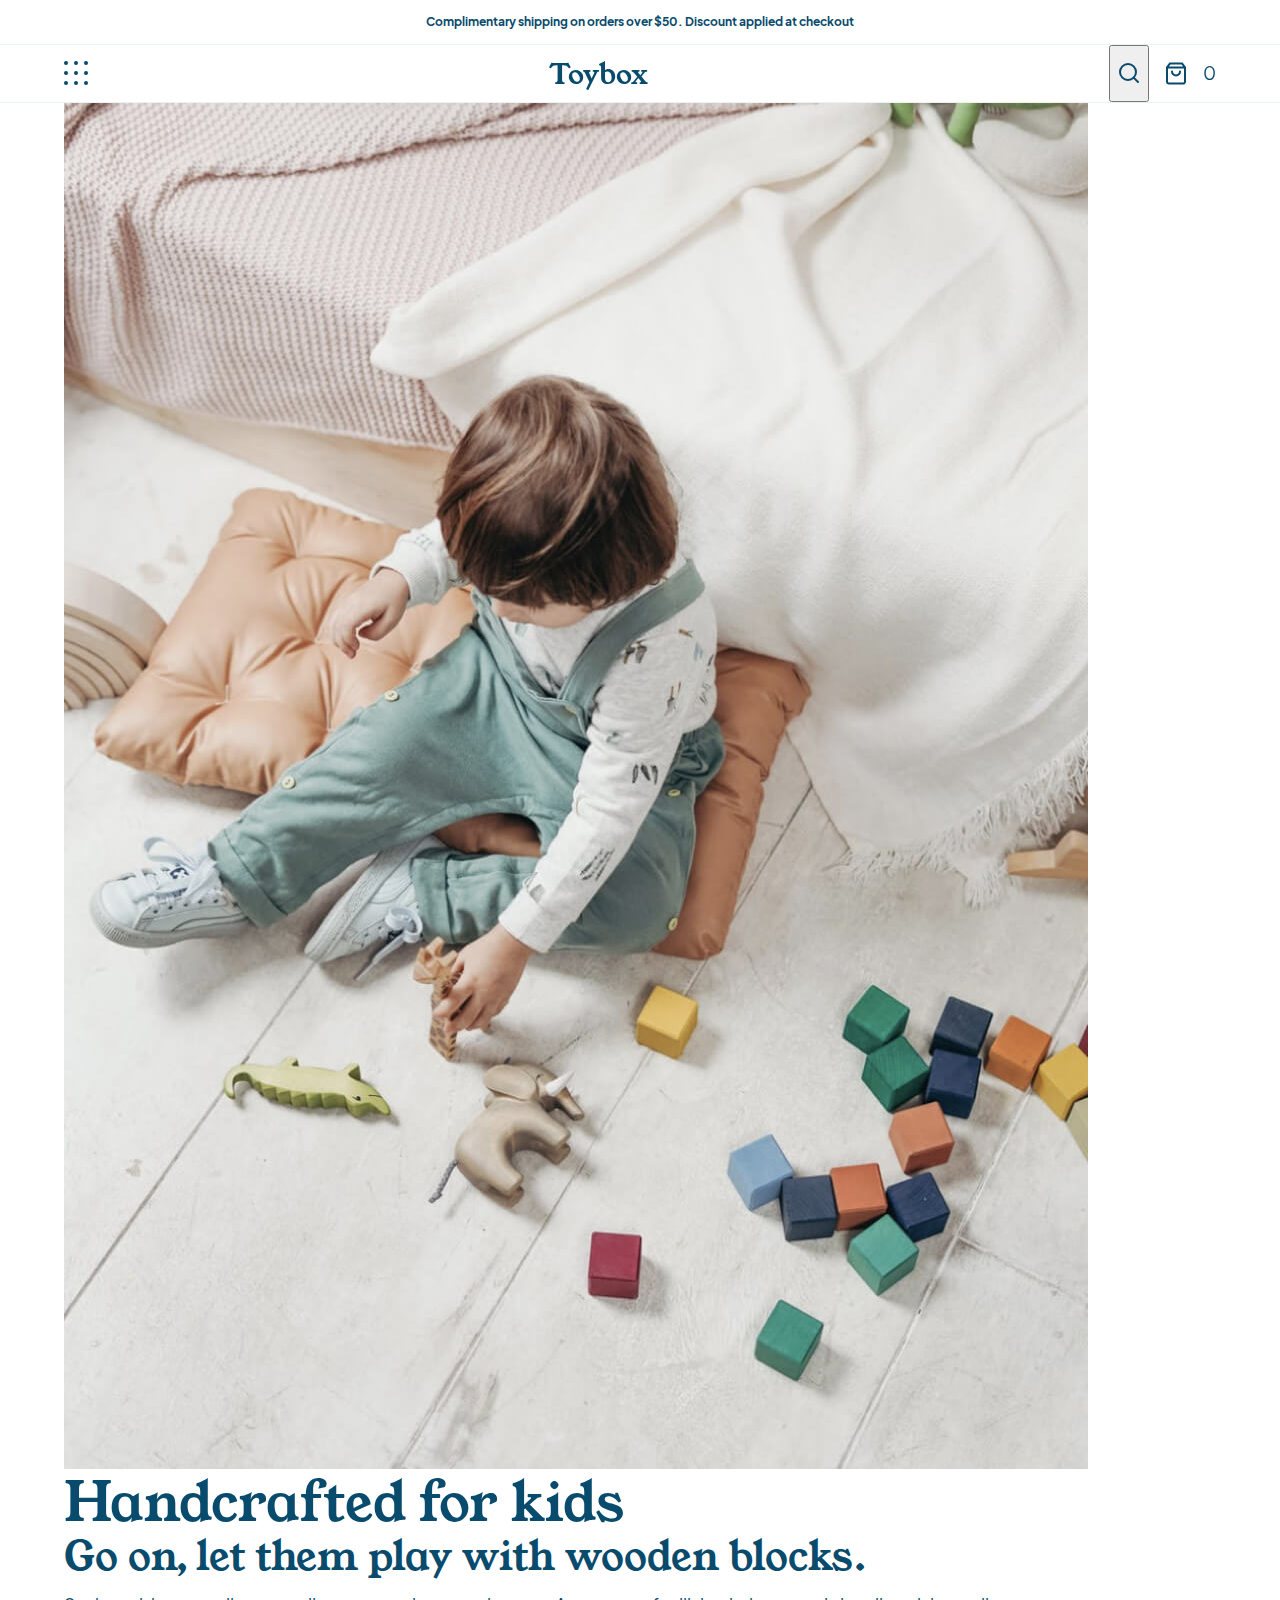
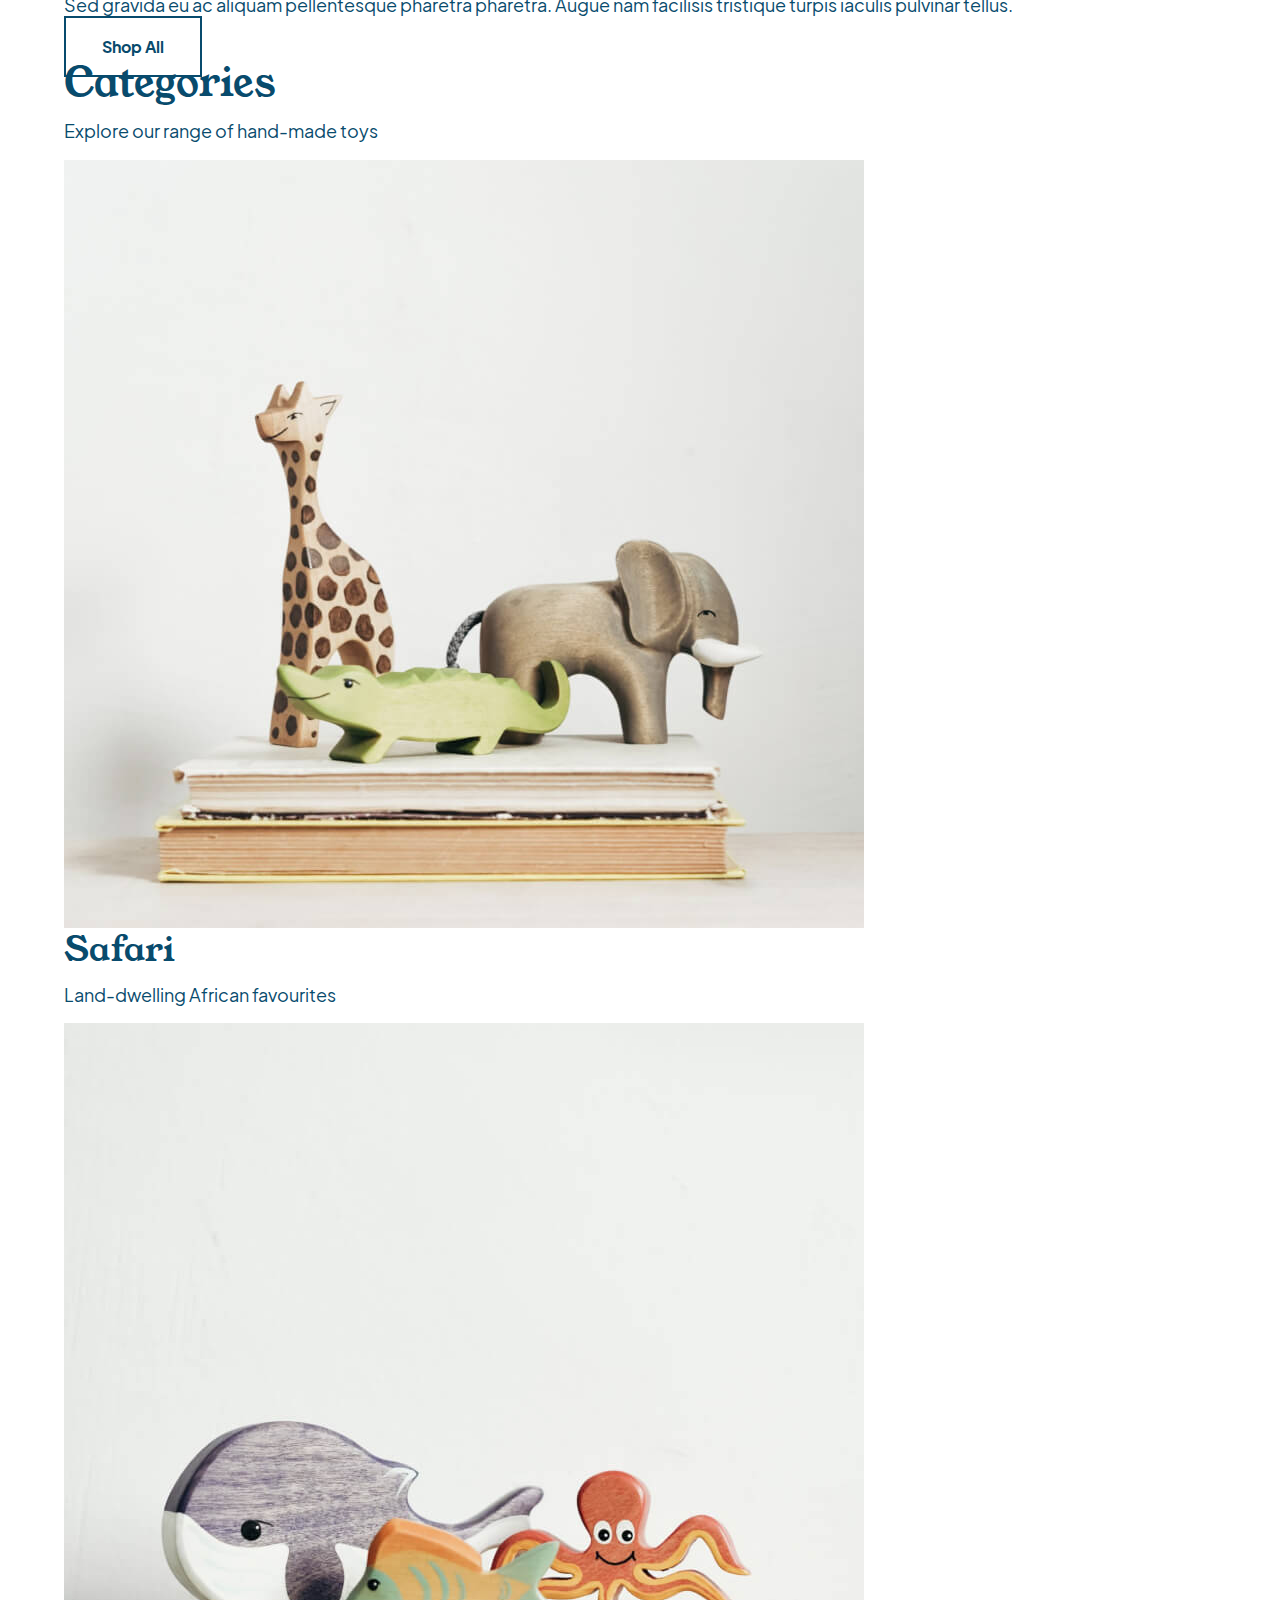
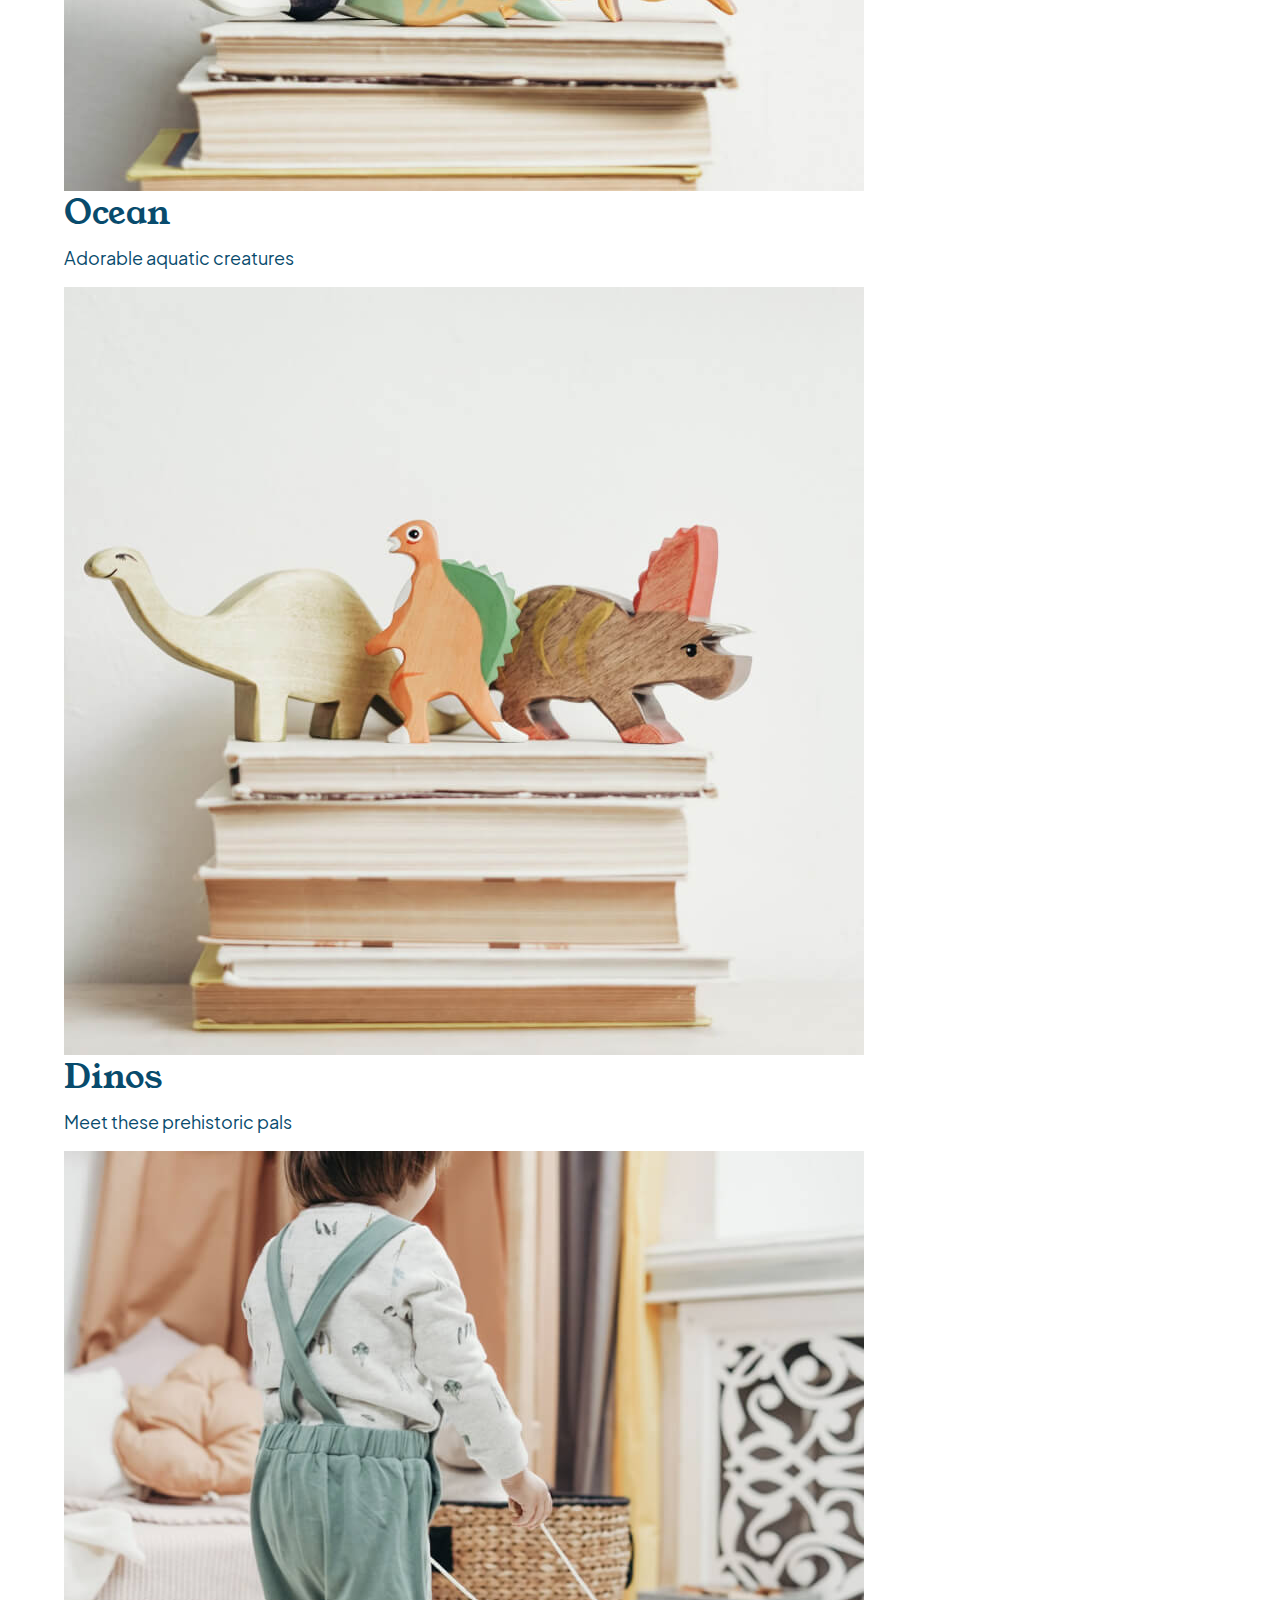
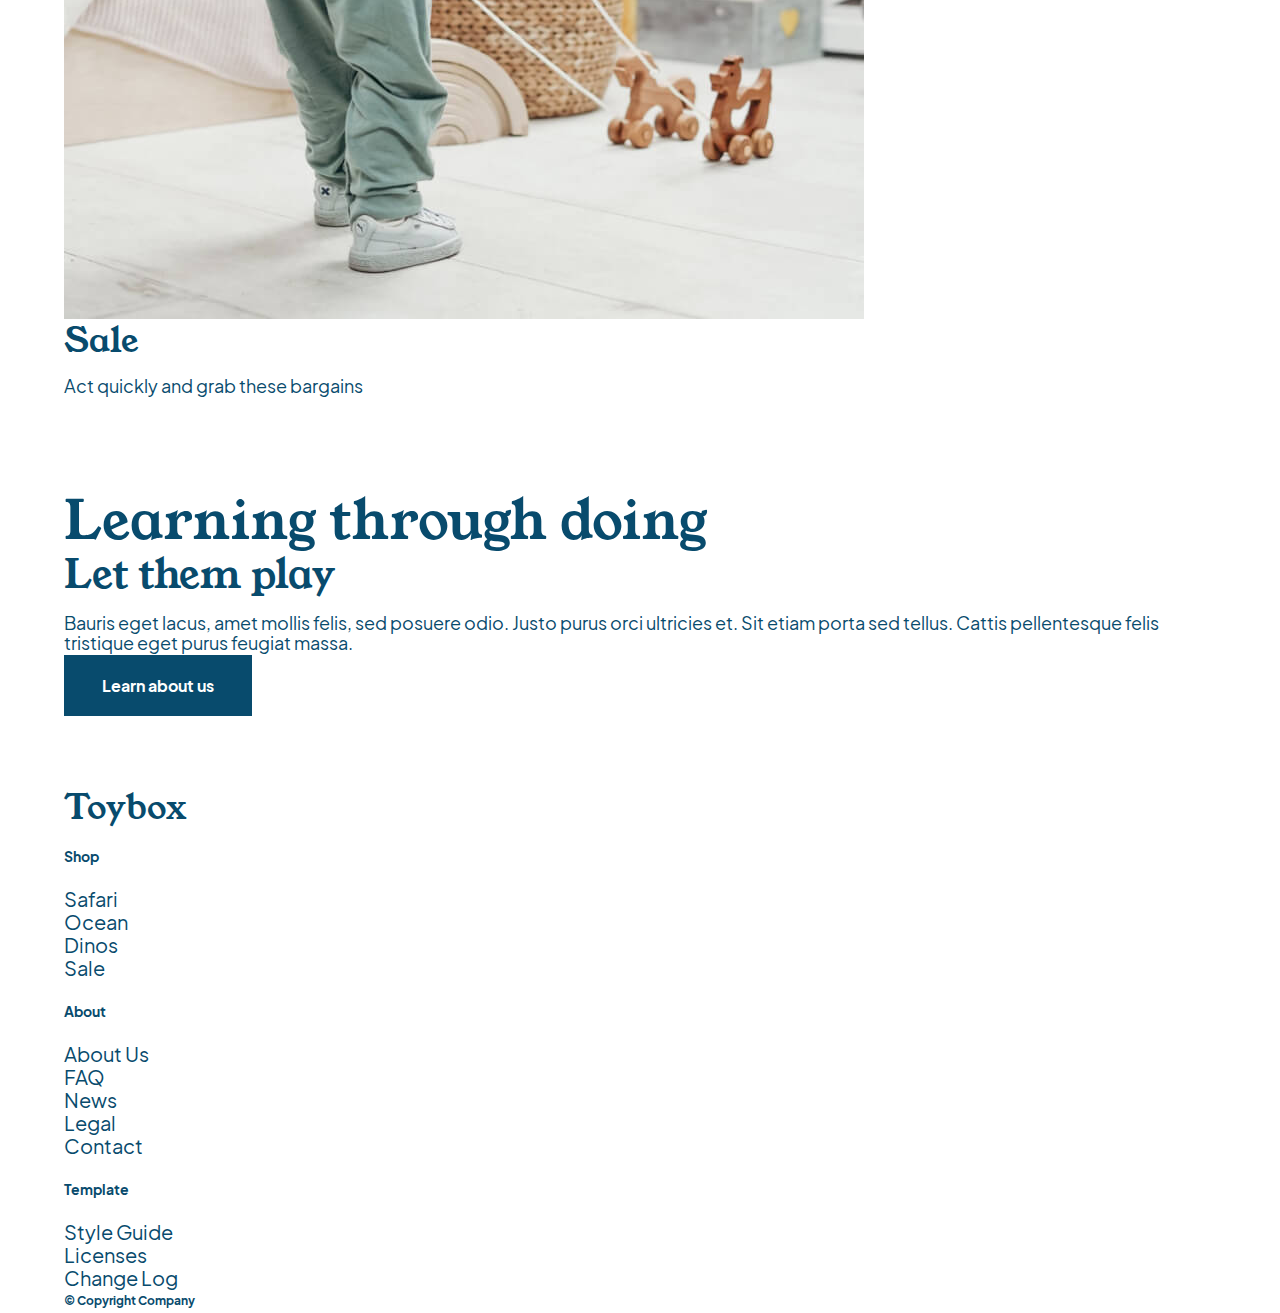
==== index.html @ 31c3acb1 "added a bunch of stuff I cant even remember" ====
<!DOCTYPE html>
<html lang="en">

<head>
	<meta charset="UTF-8">
	<meta http-equiv="X-UA-Compatible" content="IE=edge">
	<meta name="viewport" content="width=device-width, initial-scale=1.0">
	<link rel="stylesheet" href="./styles/styles.css">
	<title>STARTER - Toybox Homepage</title>
</head>

<body>
	<!-- Skip Link -->
	<a href="#mainContent" class="skip-link">Skip to main content.</a>

	<!-- Announcements Bar -->
	<div class="announcements">
		<div class="wrapper">
			<p class="smallCopy">Complimentary shipping on orders over $50. Discount applied at checkout</p>
		</div>
	</div>

	<!-- Navigation -->
	<nav class="navBar">
		<div class="wrapper">
			<!-- Slide Out Menu Button -->
			<input type="checkbox" id="openSideMenu">
			<label for="openSideMenu">
				<img src="./assets/menu-button.svg" alt="Menu Button">
			</label>

			<!-- Slide Out Nav Content -->
			<div class="slideOutNav">
				<button>x</button>
				<!-- Menu Content -->
				<nav>
					<ul class="mainMenu">
						<li>
							<a href="">Shop</a>
						</li>
						<li>
							<a href="">About</a>
						</li>
						<li>
							<a href="">FAQ</a>
						</li>
						<li>
							<a href="">News</a>
						</li>
						<li>
							<a href="">Contact</a>
						</li>
					</ul>
				</nav>
			</div>

			<!-- NavBar -->
			<!-- Logo -->
			<a href="#home" class="logo">
				<h1>Toybox</h1>
			</a>

			<!-- Search/Cart -->
			<div class="searchCart">
				<button class="menuIcon">
					<img src="./assets/search.svg" alt="Search Icon">
				</button>

				<a href="#" class="bag">
					<img src="./assets/shop-bag.svg" alt="">
				</a>

				<div class="counter">
					<p>0</p>
				</div>
			</div>
		</div>
	</nav>

	<!-- Header -->

	<header>
		<div class="wrapper">
			<div class="headerImgContainer">
				<img src="./assets/header-image.jpg" alt="A toddler playing with wooden blocks">
			</div>
			<div class="textContainer">
				<h3>Handcrafted for kids</h3>
				<h2>Go on, let them play with wooden blocks.</h2>
				<p>Sed gravida eu ac aliquam pellentesque pharetra pharetra. Augue nam facilisis tristique turpis
					iaculis pulvinar tellus.</p>
				<a href="#shop" class="shopButton button">Shop All</a>
			</div>
		</div>
	</header>

	<!-- Main Area -->
	<main id="mainContent">
		<!-- Categories Section -->
		<section class="categories" id="categories">
			<div class="wrapper">
				<h2>Categories</h2>
				<p>Explore our range of hand-made toys</p>

				<!-- product gallery -->
				<div class="categoryGallery">
					<ul>
						<li  class="items itemOne">
							<a href="#">
								<img src="./assets/safari-trio.jpg" alt="Three wooden toys in the safari">
								<h4>Safari</h4>
								<p>Land-dwelling African favourites</p>
							</a>
						</li>

						<li class="items itemTwo">
							<a href="#">
								<img src="./assets/ocean-trio.jpg" alt="Three wooden toys under the sea">
								<h4>Ocean</h4>
								<p>Adorable aquatic creatures</p>
							</a>
						</li>

						<li class="items itemThree">
							<a href="#">
								<img src="./assets/dino-trio.jpg" alt="Three wooden dinosaur toys for kids">
								<h4>Dinos</h4>
								<p>Meet these prehistoric pals</p>
							</a>
						</li>

						<li class="items itemFour">
							<a href="#">
								<img src="./assets/sale.jpg" alt="Toddler playing with two wooden animals">
								<h4>Sale</h4>
								<p>Act quickly and grab these bargains</p>
							</a>
						</li>
					</ul>
				</div>
			</div>
		</section>

		<!-- Let Them Play Section -->

		<section class="play" id="play">
			<div class="wrapper">
				<div class="playContent">
					<h3>Learning through doing</h3>
					<h2>Let them play</h2>
					<p>Bauris eget lacus, amet mollis felis, sed posuere odio. Justo purus orci ultricies et. Sit etiam porta sed tellus.
					Cattis pellentesque felis tristique eget purus feugiat massa.</p>
					<a href="#" class="aboutButton button">Learn about us</a>
				</div>
			</div>
		</section>
	</main>

	<!-- footer -->
	<footer id="footer" class="footer">
		<div class="wrapper">
			<div class="footerFlexContainer">
				<!-- Logo -->
				<a href="#home" class="logo">
					<h4>Toybox</h4>
				</a>
				<!-- FooterNav container -->
				<div class="footerNav">
					<nav>
						<ul class="footerShop">
							<li>
								<h5>Shop</h5>
							</li>
							<li>
								<a href="#">Safari</a>
							</li>
							<li>
								<a href="#">Ocean</a>
							</li>
							<li>
								<a href="#">Dinos</a>
							</li>
							<li>
								<a href="#">Sale</a>
							</li>
						</ul><!-- end footer shop list -->


						<!-- footer about section -->
						<ul class="footerAbout">
							<li>
								<h5>About</h5>
							</li>
							<li>
								<a href="#">About Us</a>
							</li>
							<li>
								<a href="#">FAQ</a>
							</li>
							<li>
								<a href="#">News</a>
							</li>
							<li>
								<a href="#">Legal</a>
							</li>
							<li>
								<a href="#">Contact</a>
							</li>
						</ul> <!-- end of footer about section -->

						<!-- footer template section -->
						<ul class="footerTemp">
							<li>
								<h5>Template</h5>
							</li>
							<li>
								<a href="#">Style Guide</a>
							</li>
							<li>
								<a href="#">Licenses</a>
							</li>
							<li>
								<a href="#">Change Log</a>
							</li>
						</ul>	<!-- end of footer template section -->

					</nav>
				</div> 	<!-- end of footer nav -->
			</div>

			<!-- social and copyright flex container -->

			<div class="social">
				<!-- icon container -->
				<div class="socialIcons">
					<a href="#">
						<ic class="twitter" aria-hidden="true"></i>
						<span class="sr-only">Link to Twitter</span>
					</a>
					<a href="#">
						<ic class="pinterest" aria-hidden="true"></i>
							<span class="sr-only">Link to Pinterest</span>
					</a>
					<a href="#">
						<ic class="facebook" aria-hidden="true"></i>
							<span class="sr-only">Link to Facebook</span>
					</a>
					<a href="#">
						<ic class="insta" aria-hidden="true"></i>
							<span class="sr-only">Link to Instagram</span>
					</a>
				</div>

				<div class="copyright">
					<p class="smallCopy">© Copyright Company</p>
				</div>	<!-- end Copyright -->
			</div>	<!-- end social -->
		</div>	<!-- end footer wrapper -->
	</footer>

</body>

</html>
---- styles/styles.css ----
html {
  line-height: 1.15;
  -ms-text-size-adjust: 100%;
  -webkit-text-size-adjust: 100%;
}

body {
  margin: 0;
}

article, aside, footer, header, nav, section {
  display: block;
}

h1 {
  font-size: 2em;
  margin: 0.67em 0;
}

figcaption, figure, main {
  display: block;
}

figure {
  margin: 1em 40px;
}

hr {
  -webkit-box-sizing: content-box;
          box-sizing: content-box;
  height: 0;
  overflow: visible;
}

pre {
  font-family: monospace, monospace;
  font-size: 1em;
}

a {
  background-color: transparent;
  -webkit-text-decoration-skip: objects;
}

abbr[title] {
  border-bottom: none;
  text-decoration: underline;
  -webkit-text-decoration: underline dotted;
          text-decoration: underline dotted;
}

b, strong {
  font-weight: inherit;
}

b, strong {
  font-weight: bolder;
}

code, kbd, samp {
  font-family: monospace, monospace;
  font-size: 1em;
}

dfn {
  font-style: italic;
}

mark {
  background-color: #ff0;
  color: #000;
}

small {
  font-size: 80%;
}

sub, sup {
  font-size: 75%;
  line-height: 0;
  position: relative;
  vertical-align: baseline;
}

sub {
  bottom: -0.25em;
}

sup {
  top: -0.5em;
}

audio, video {
  display: inline-block;
}

audio:not([controls]) {
  display: none;
  height: 0;
}

img {
  border-style: none;
}

svg:not(:root) {
  overflow: hidden;
}

button, input, optgroup, select, textarea {
  font-family: sans-serif;
  font-size: 100%;
  line-height: 1.15;
  margin: 0;
}

button, input {
  overflow: visible;
}

button, select {
  text-transform: none;
}

button, html [type=button], [type=reset], [type=submit] {
  -webkit-appearance: button;
}

button::-moz-focus-inner, [type=button]::-moz-focus-inner, [type=reset]::-moz-focus-inner, [type=submit]::-moz-focus-inner {
  border-style: none;
  padding: 0;
}

button:-moz-focusring, [type=button]:-moz-focusring, [type=reset]:-moz-focusring, [type=submit]:-moz-focusring {
  outline: 1px dotted ButtonText;
}

fieldset {
  padding: 0.35em 0.75em 0.625em;
}

legend {
  -webkit-box-sizing: border-box;
          box-sizing: border-box;
  color: inherit;
  display: table;
  max-width: 100%;
  padding: 0;
  white-space: normal;
}

progress {
  display: inline-block;
  vertical-align: baseline;
}

textarea {
  overflow: auto;
}

[type=checkbox], [type=radio] {
  -webkit-box-sizing: border-box;
          box-sizing: border-box;
  padding: 0;
}

[type=number]::-webkit-inner-spin-button, [type=number]::-webkit-outer-spin-button {
  height: auto;
}

[type=search] {
  -webkit-appearance: textfield;
  outline-offset: -2px;
}

[type=search]::-webkit-search-cancel-button, [type=search]::-webkit-search-decoration {
  -webkit-appearance: none;
}

::-webkit-file-upload-button {
  -webkit-appearance: button;
  font: inherit;
}

details, menu {
  display: block;
}

summary {
  display: list-item;
}

canvas {
  display: inline-block;
}

template {
  display: none;
}

[hidden] {
  display: none;
}

* {
  -webkit-box-sizing: border-box;
  box-sizing: border-box;
}

.sr-only {
  position: absolute;
  width: 1px;
  height: 1px;
  margin: -1px;
  border: 0;
  padding: 0;
  white-space: nowrap;
  -webkit-clip-path: inset(100%);
          clip-path: inset(100%);
  clip: rect(0 0 0 0);
  overflow: hidden;
}

@font-face {
  font-family: "Jakarta Sans";
  src: url("../fonts/PlusJakarta_Sans-2.5/webfonts/PlusJakartaSans-Regular.woff"), url("../fonts/PlusJakarta_Sans-2.5/static/PlusJakartaSans-Regular.ttf"), url("../fonts/PlusJakarta_Sans-2.5/webfonts/PlusJakartaSans-Regular.woff2");
  font-weight: normal;
}
/* importing Jakarta Sans font in bold */
@font-face {
  font-family: "Jakarta Sans";
  src: url("../fonts/PlusJakarta_Sans-2.5/webfonts/PlusJakartaSans-Bold.woff"), url(../fonts/PlusJakarta_Sans-2.5/webfonts/PlusJakartaSans-Bold.woff2), url(../fonts/PlusJakarta_Sans-2.5/static/PlusJakartaSans-Bold.ttf);
  font-weight: bold;
}
@font-face {
  font-family: "Young Serif";
  src: url("../fonts/youngserif/YoungSerif-Regular.otf");
}
html {
  font-size: 125%;
}

p {
  font-size: 0.9rem;
}

body {
  font-family: "Jakarta Sans";
  font-weight: normal;
  color: #084b6d;
}

h1, h2, h3, h4, blockquote {
  font-family: "Young Serif";
  font-weight: normal;
  color: #084b6d;
  margin: 0;
}

h1 {
  font-size: 1.4rem;
}

h2 {
  font-size: 2rem;
}

h3 {
  font-size: 2.7rem;
}

h4 {
  font-size: 1.7rem;
}

h5 {
  font-size: 0.7rem;
}

ul,
li,
a,
input {
  margin: 0;
  padding: 0;
}

ul {
  list-style: none;
}

a {
  text-decoration: none;
  color: inherit;
}

.smallCopy {
  font-size: 0.6rem;
  font-weight: bold;
  margin: 0;
  line-height: 1.2rem;
}

img {
  max-width: 100%;
  display: block;
}

.wrapper {
  max-width: 1260px;
  width: 90%;
  margin: 0 auto;
}

section {
  margin-bottom: 90px;
}

.button {
  padding: 18px 36px;
  border: 2px solid #084b6d;
  font-size: 0.8rem;
  font-weight: bold;
  text-align: center;
  -webkit-transition: 0.3s;
  transition: 0.3s;
}

.shopButton {
  color: #084b6d;
  background-color: transparent;
}
.shopButton:hover {
  background-color: #084b6d;
  color: #fff;
}
.shopButton:focus {
  background-color: #084b6d;
  color: #fff;
}

.aboutButton {
  color: #fff;
  background-color: #084b6d;
}
.aboutButton:hover, .aboutButton:focus {
  color: #084b6d;
  background-color: #fff;
}

.skip-link {
  position: absolute;
  left: -1000px;
  top: 5px;
  background-color: #fff;
  color: black;
  z-index: 10;
}
.skip-link:focus {
  left: 0;
}

.announcements {
  text-align: center;
  padding: 10px 0;
}

.navBar {
  position: sticky;
  top: 0;
  border-top: 1px solid rgba(8, 75, 109, 0.08);
  border-bottom: 1px solid rgba(8, 75, 109, 0.08);
}
.navBar .wrapper {
  display: -webkit-box;
  display: -ms-flexbox;
  display: flex;
  -webkit-box-pack: justify;
      -ms-flex-pack: justify;
          justify-content: space-between;
  -webkit-box-align: center;
      -ms-flex-align: center;
          align-items: center;
}
.navBar input[type=checkbox] {
  opacity: 0;
  position: absolute;
}

.searchCart {
  display: -webkit-box;
  display: -ms-flexbox;
  display: flex;
}
.searchCart .menuIcon, .searchCart .bag {
  margin-right: 15px;
}
.searchCart .bag {
  display: -webkit-box;
  display: -ms-flexbox;
  display: flex;
}

.slideOutNav {
  display: none;
}
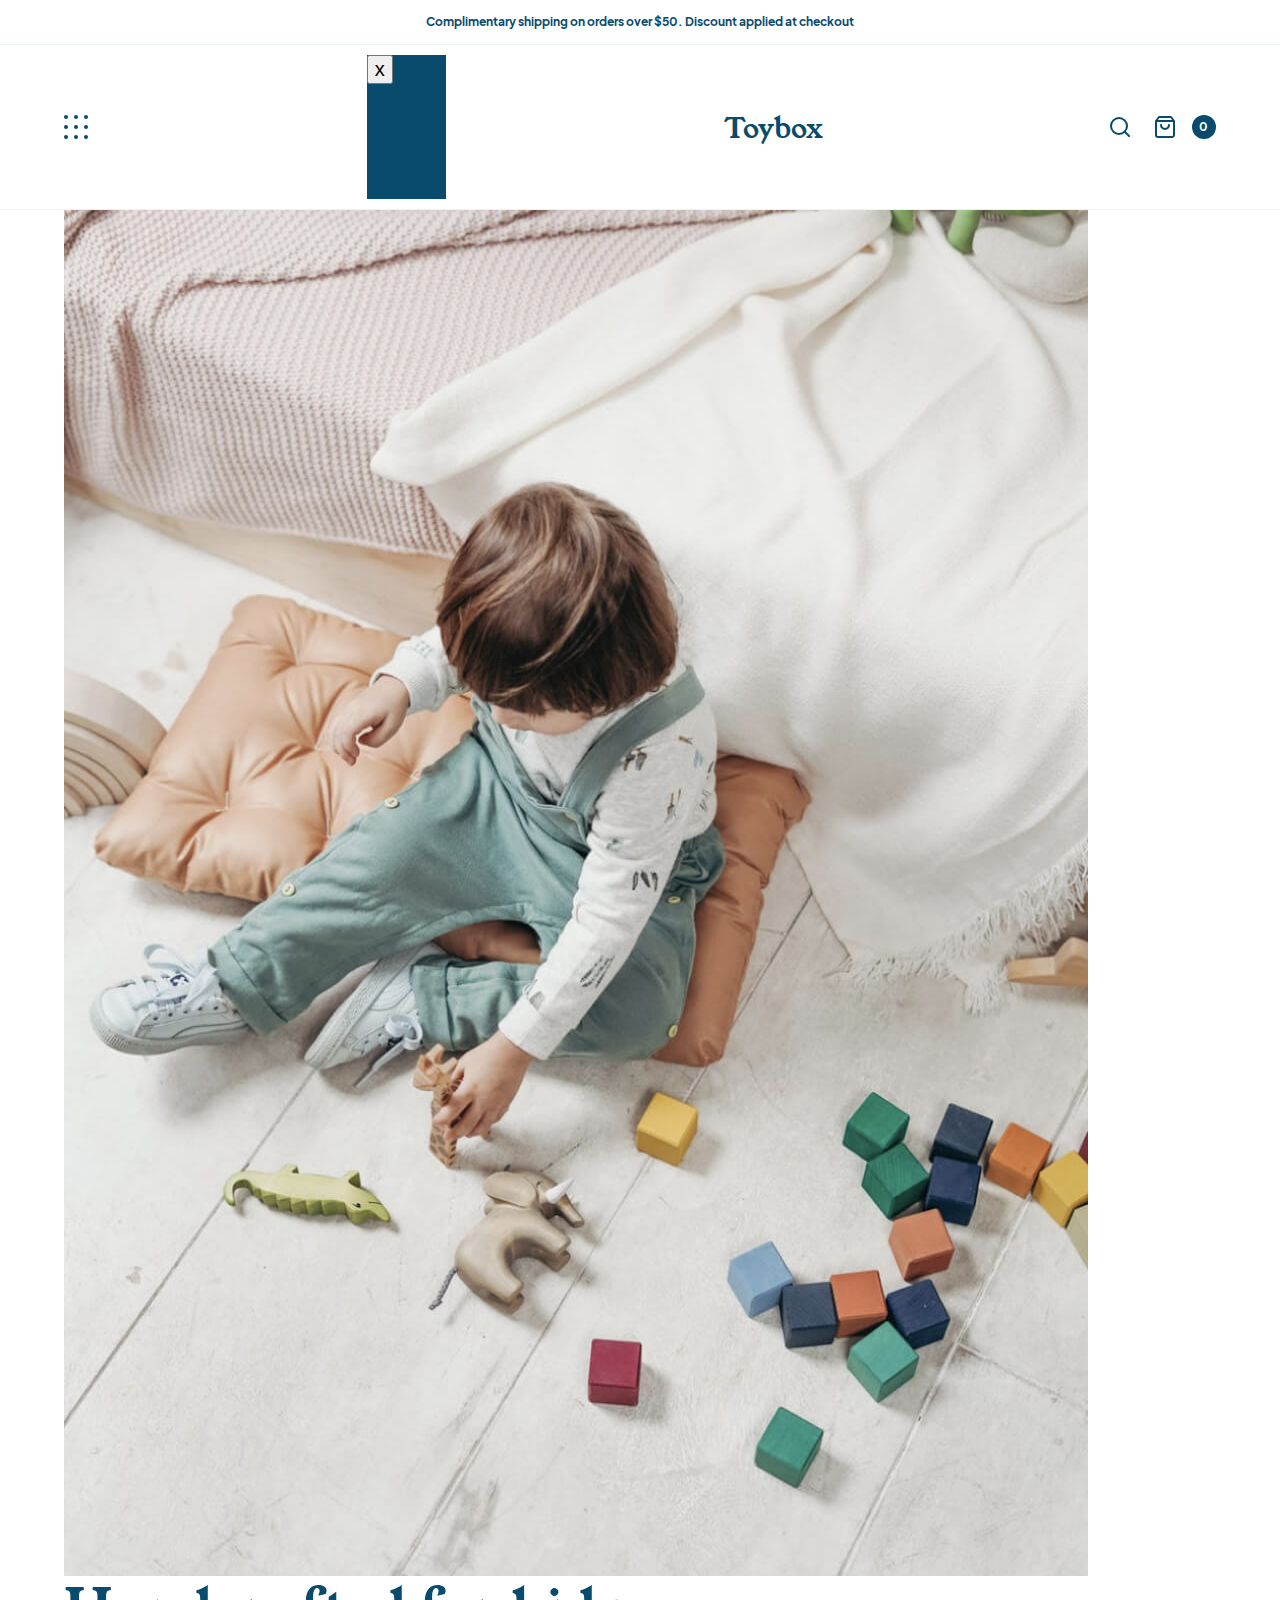
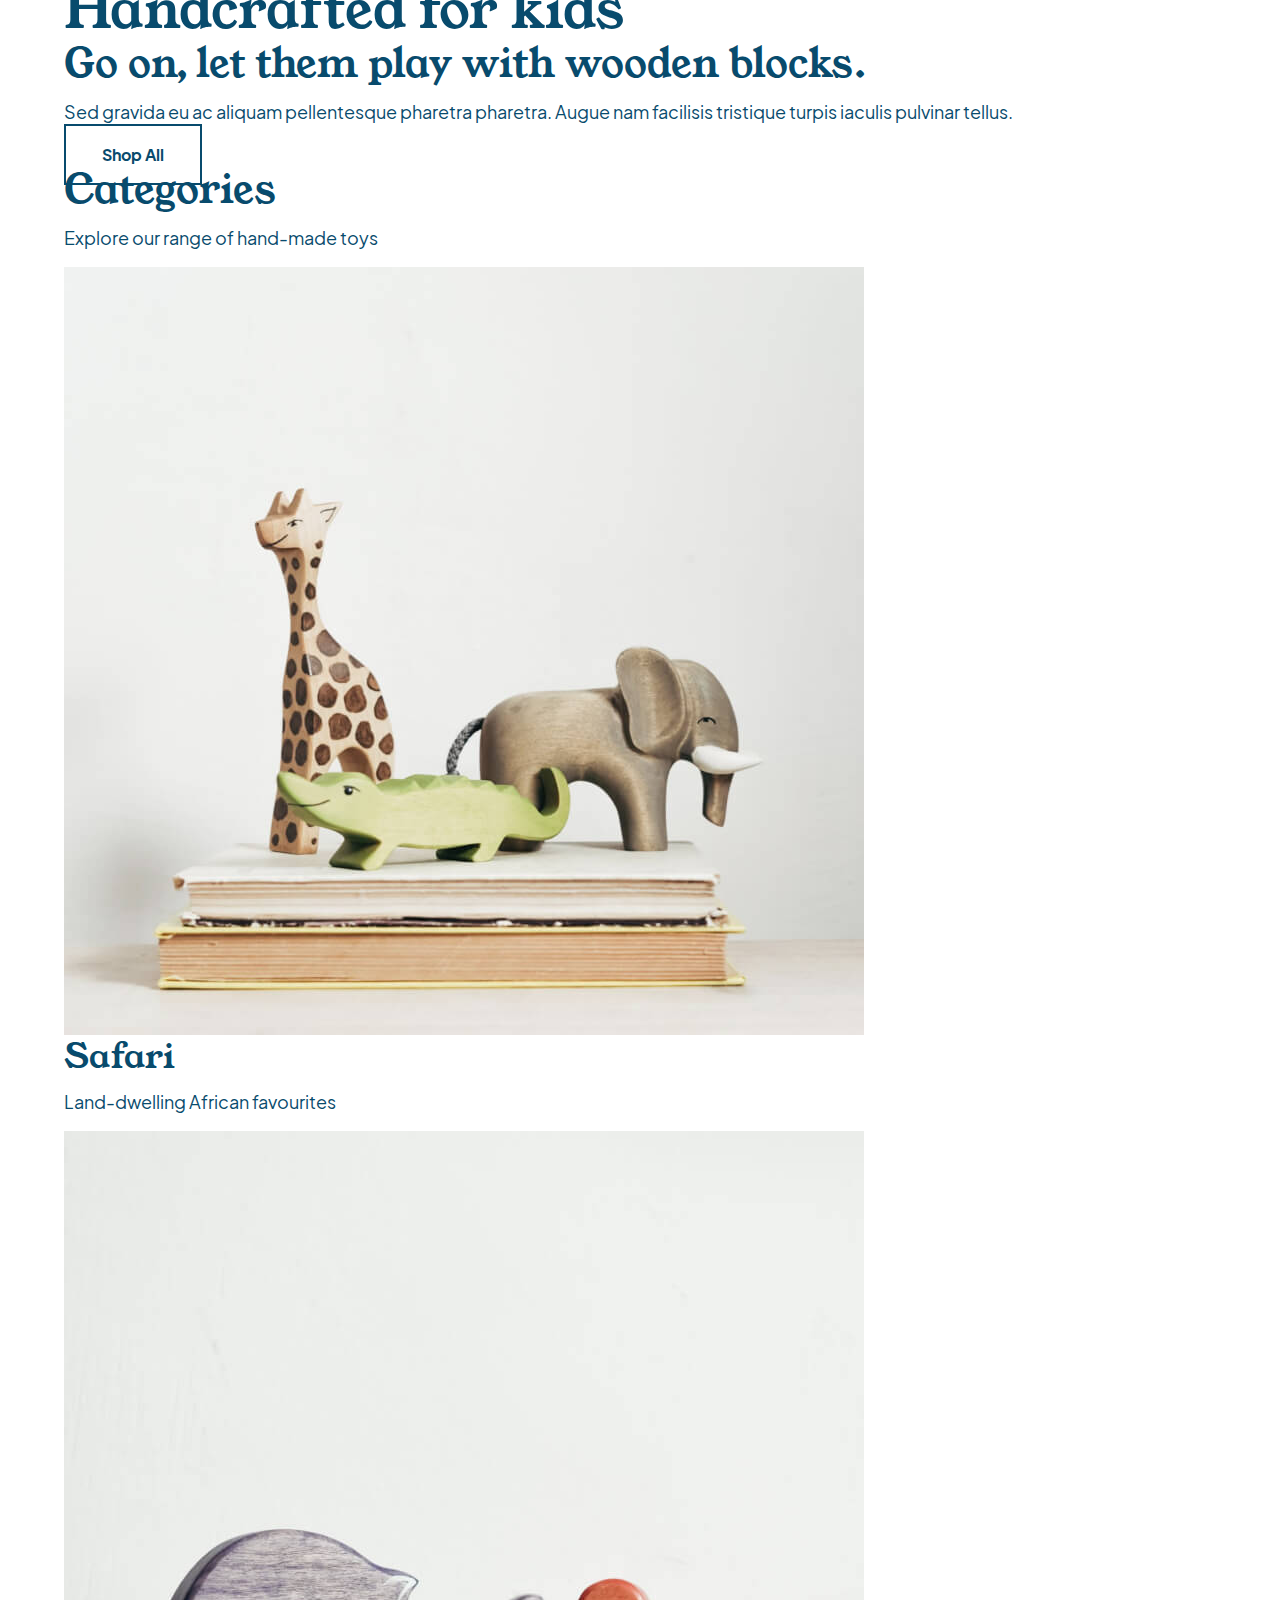
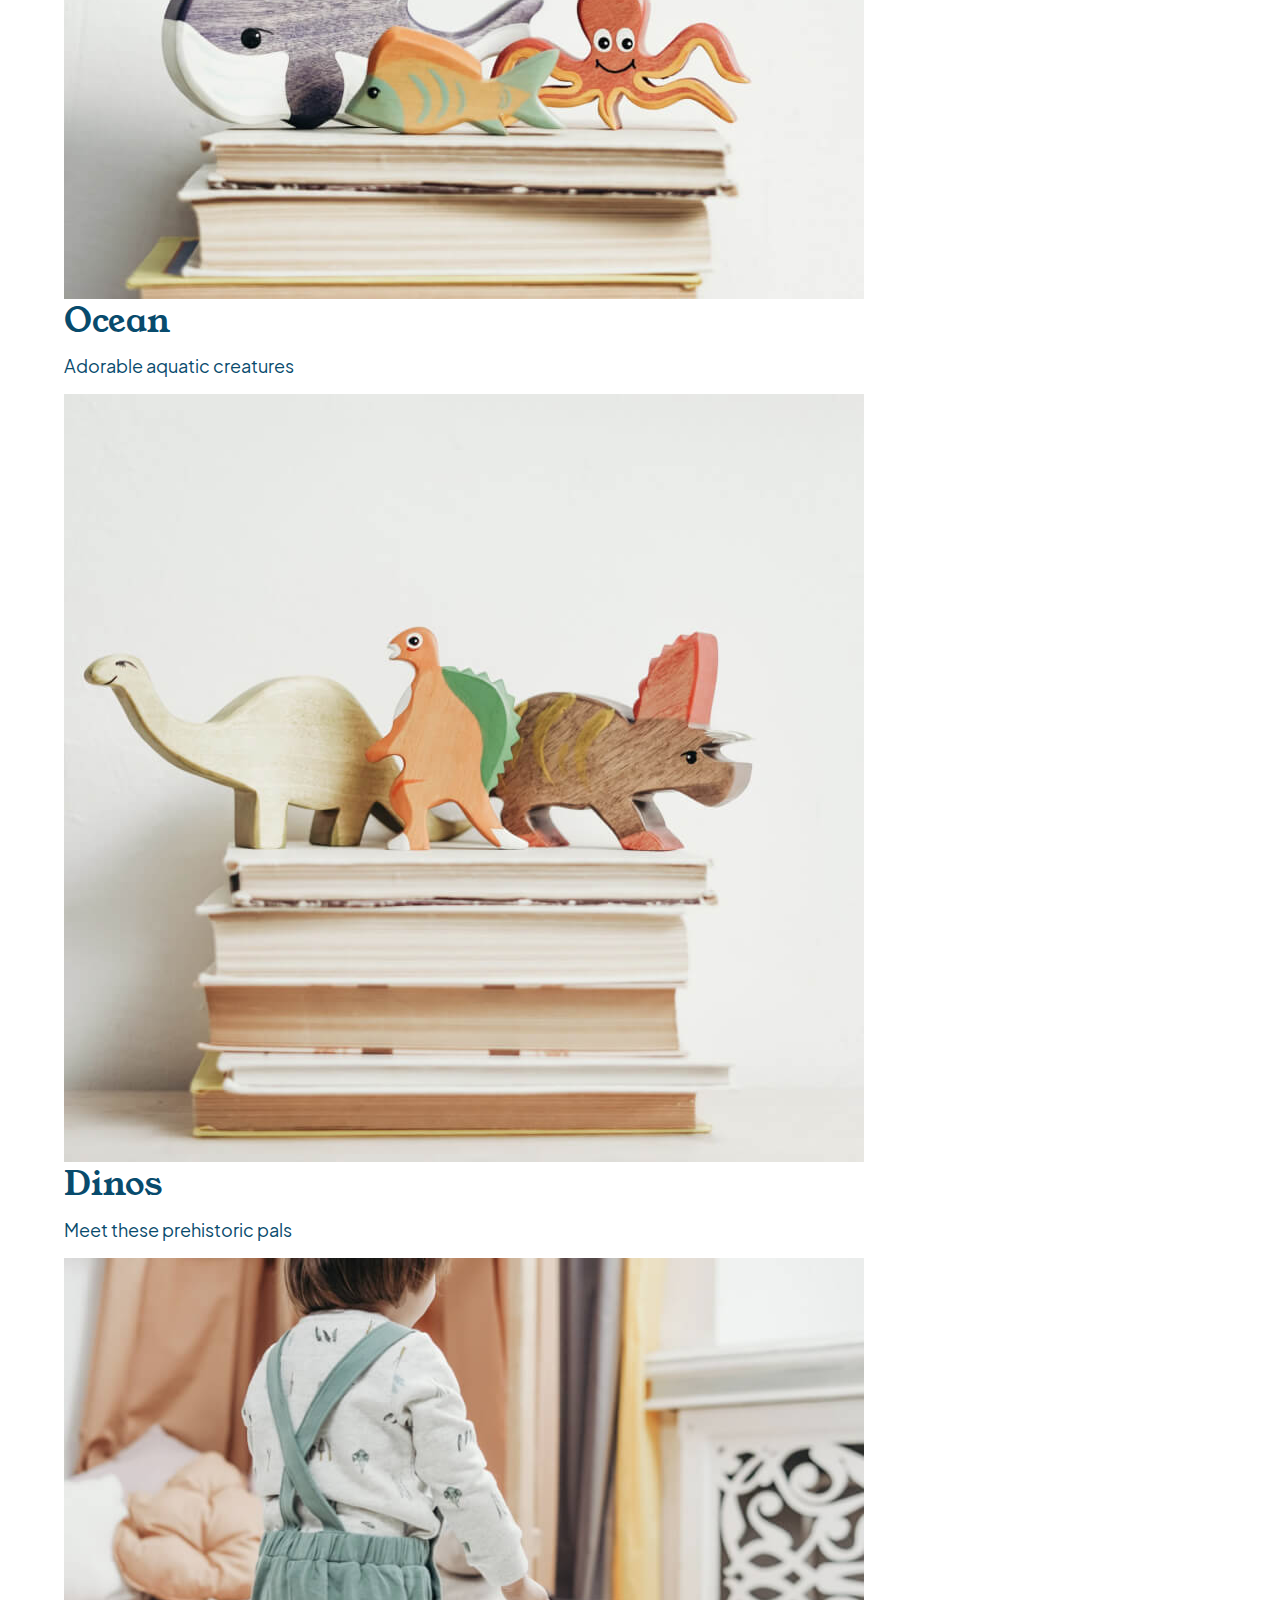
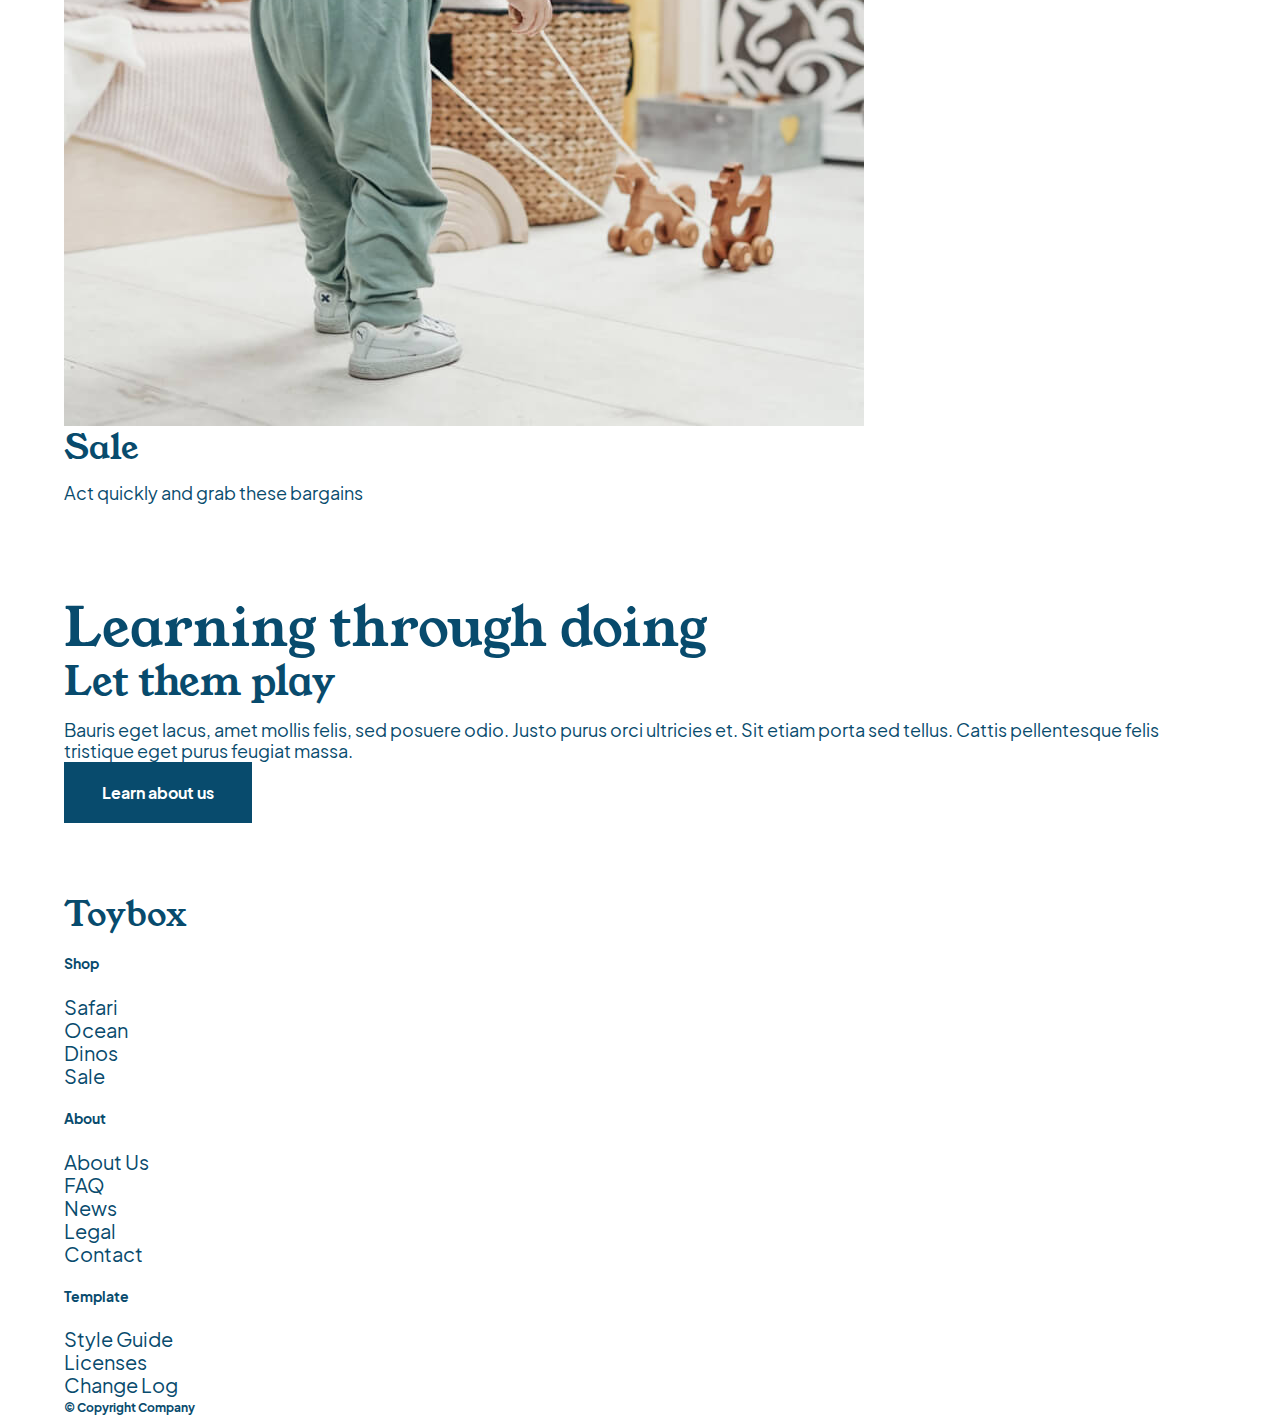
==== commit 73773397: "finished nav bar" ====
--- a/index.html
+++ b/index.html
@@ -71,7 +71,7 @@
 				</a>
 
 				<div class="counter">
-					<p>0</p>
+					<p class="smallCopy">0</p>
 				</div>
 			</div>
 		</div>
--- a/styles/styles.css
+++ b/styles/styles.css
@@ -370,6 +370,7 @@
   top: 0;
   border-top: 1px solid rgba(8, 75, 109, 0.08);
   border-bottom: 1px solid rgba(8, 75, 109, 0.08);
+  background-color: #fff;
 }
 .navBar .wrapper {
   display: -webkit-box;
@@ -381,6 +382,7 @@
   -webkit-box-align: center;
       -ms-flex-align: center;
           align-items: center;
+  padding: 10px 0;
 }
 .navBar input[type=checkbox] {
   opacity: 0;
@@ -395,12 +397,32 @@
 .searchCart .menuIcon, .searchCart .bag {
   margin-right: 15px;
 }
+.searchCart .menuIcon {
+  background-color: transparent;
+  border: none;
+}
 .searchCart .bag {
   display: -webkit-box;
   display: -ms-flexbox;
   display: flex;
 }
+.searchCart .counter {
+  display: -webkit-box;
+  display: -ms-flexbox;
+  display: flex;
+  -webkit-box-align: center;
+      -ms-flex-align: center;
+          align-items: center;
+}
+.searchCart .counter p {
+  width: 24px;
+  height: 24px;
+  background: #084b6d;
+  border-radius: 50%;
+  color: #fff;
+  text-align: center;
+}
 
 .slideOutNav {
-  display: none;
+  background-color: #084b6d;
 }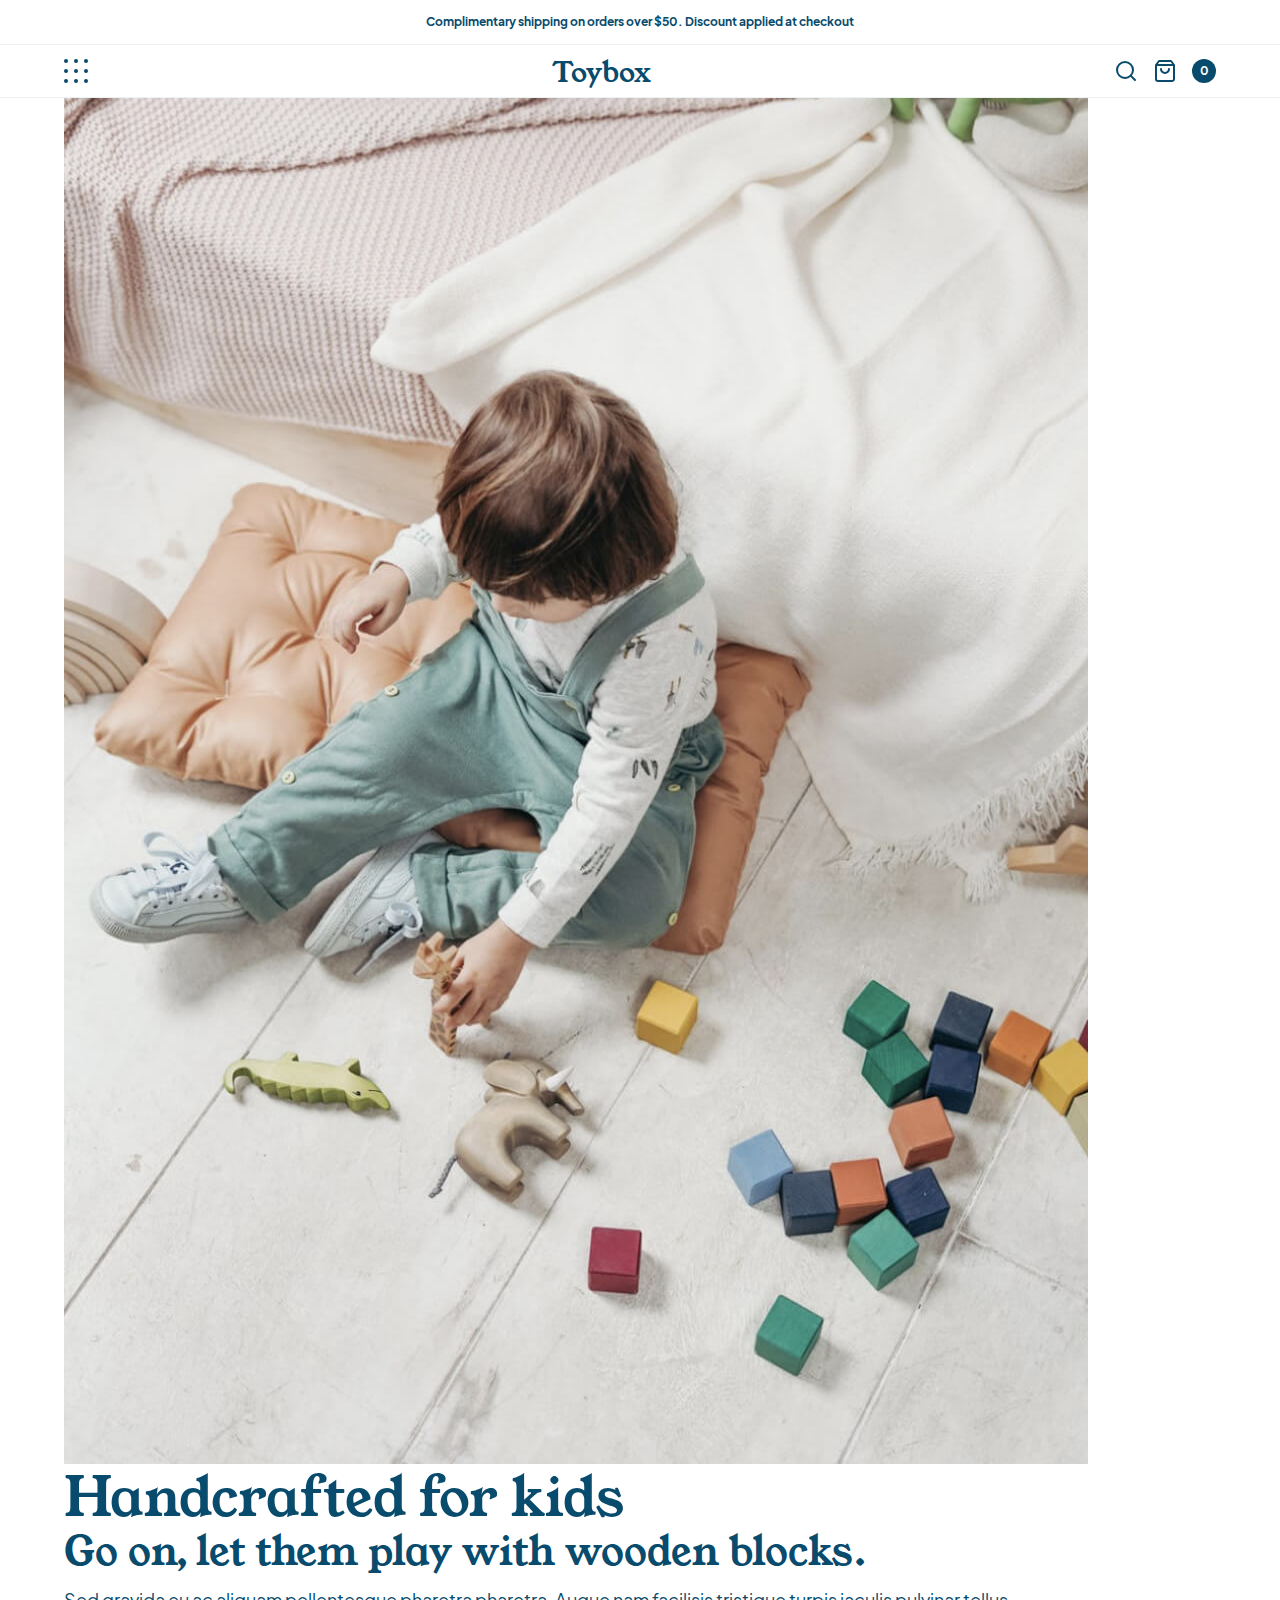
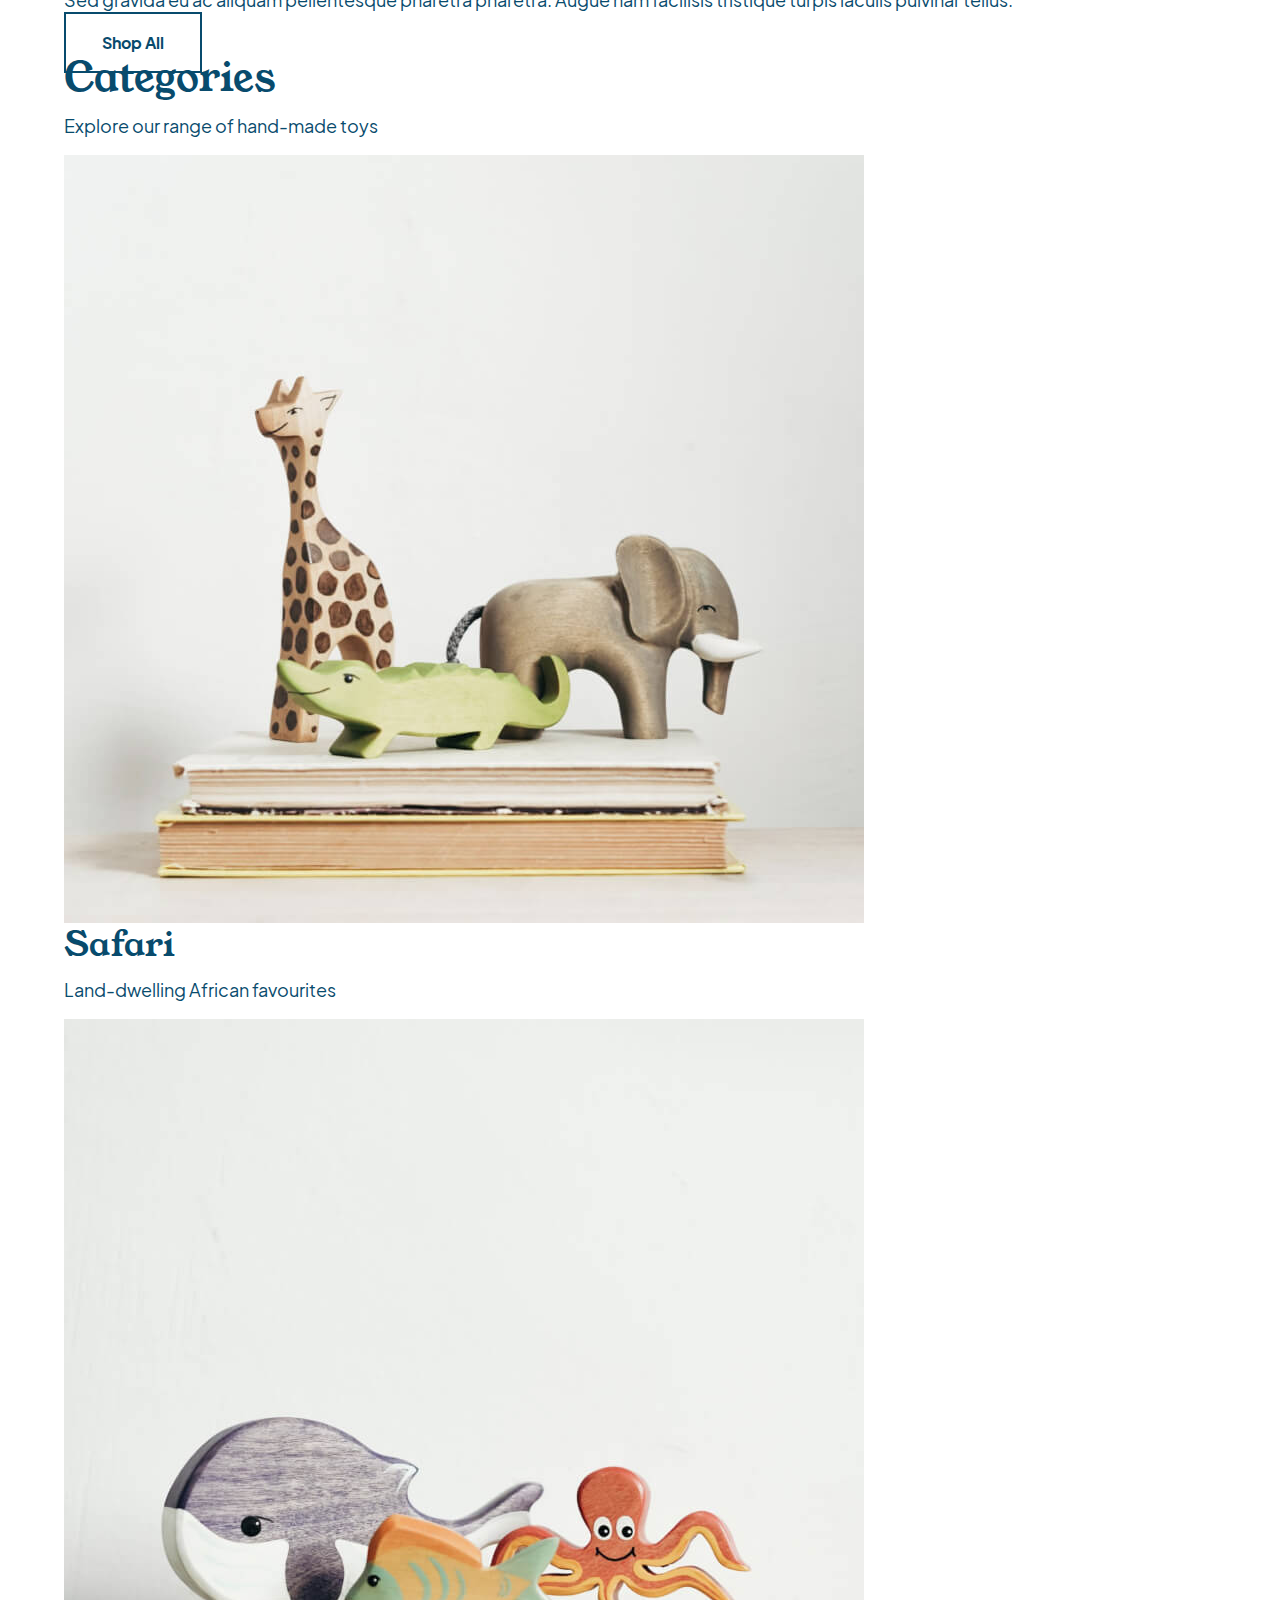
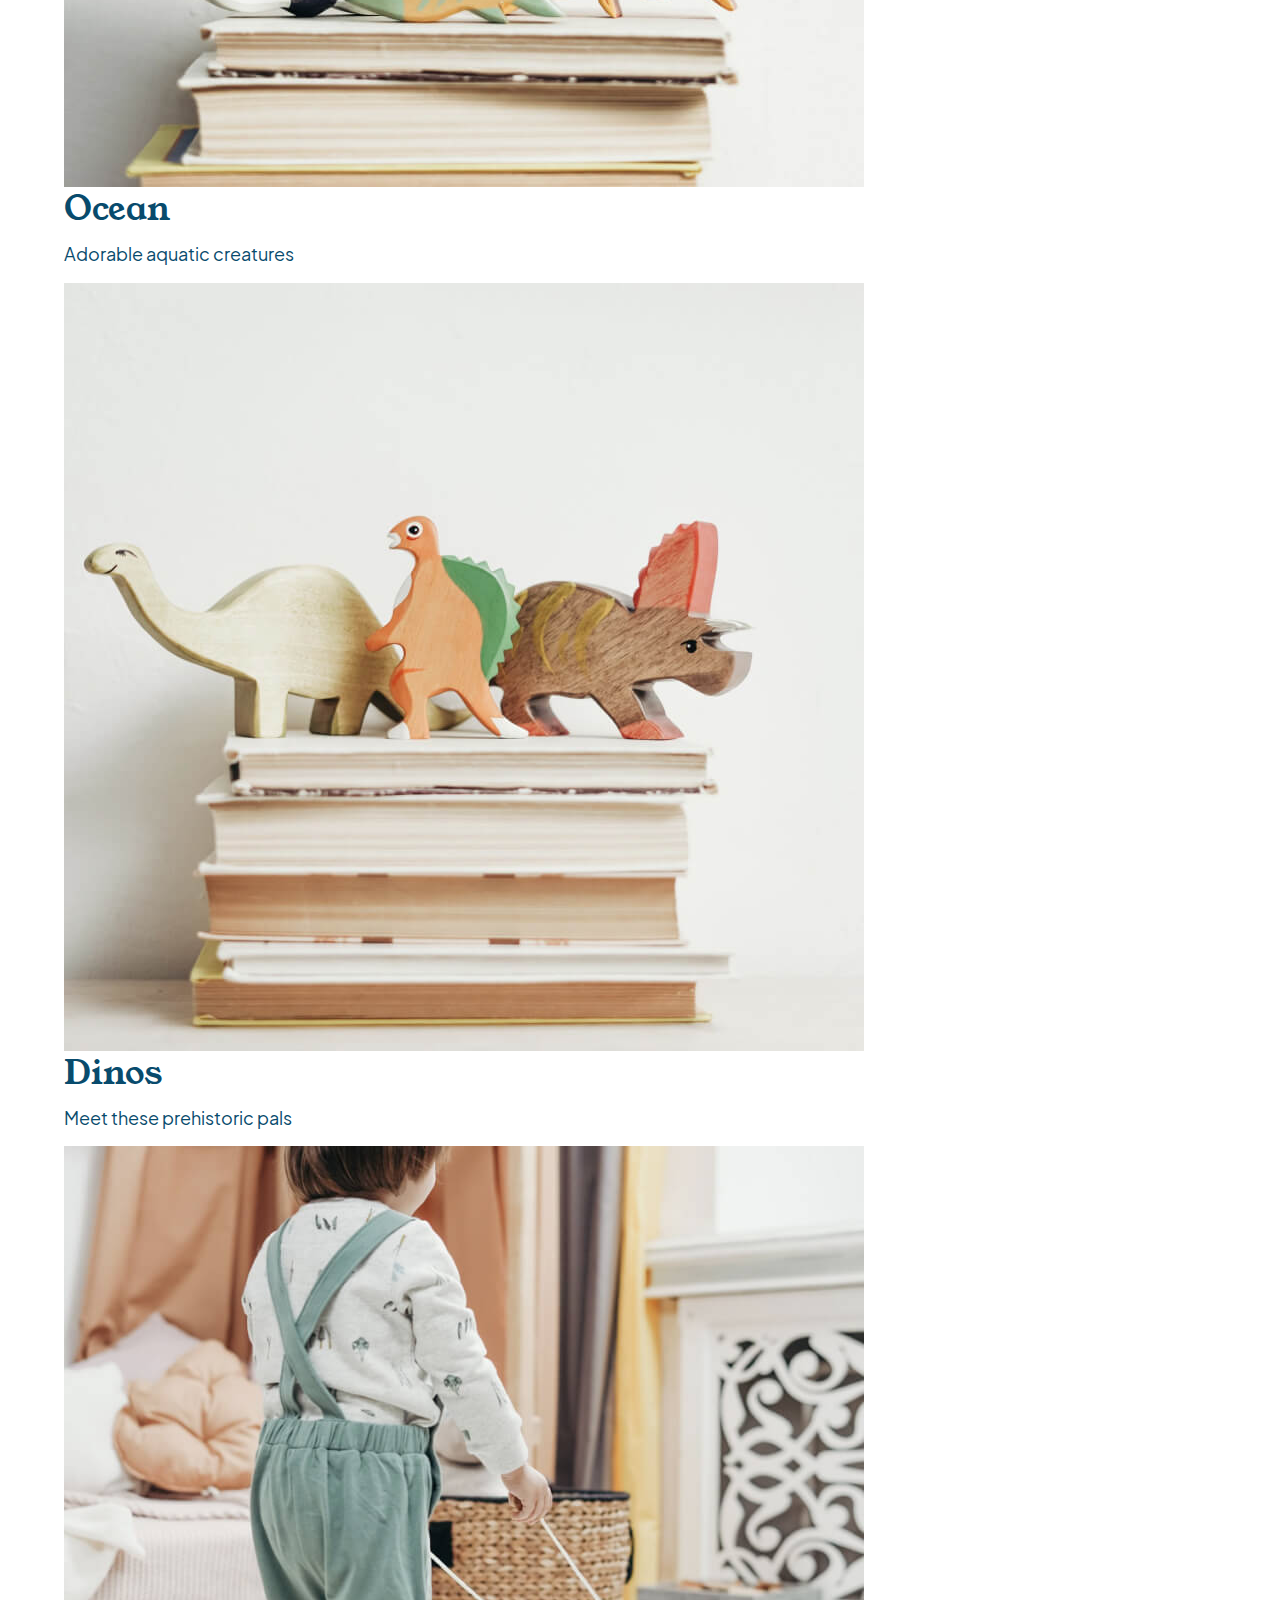
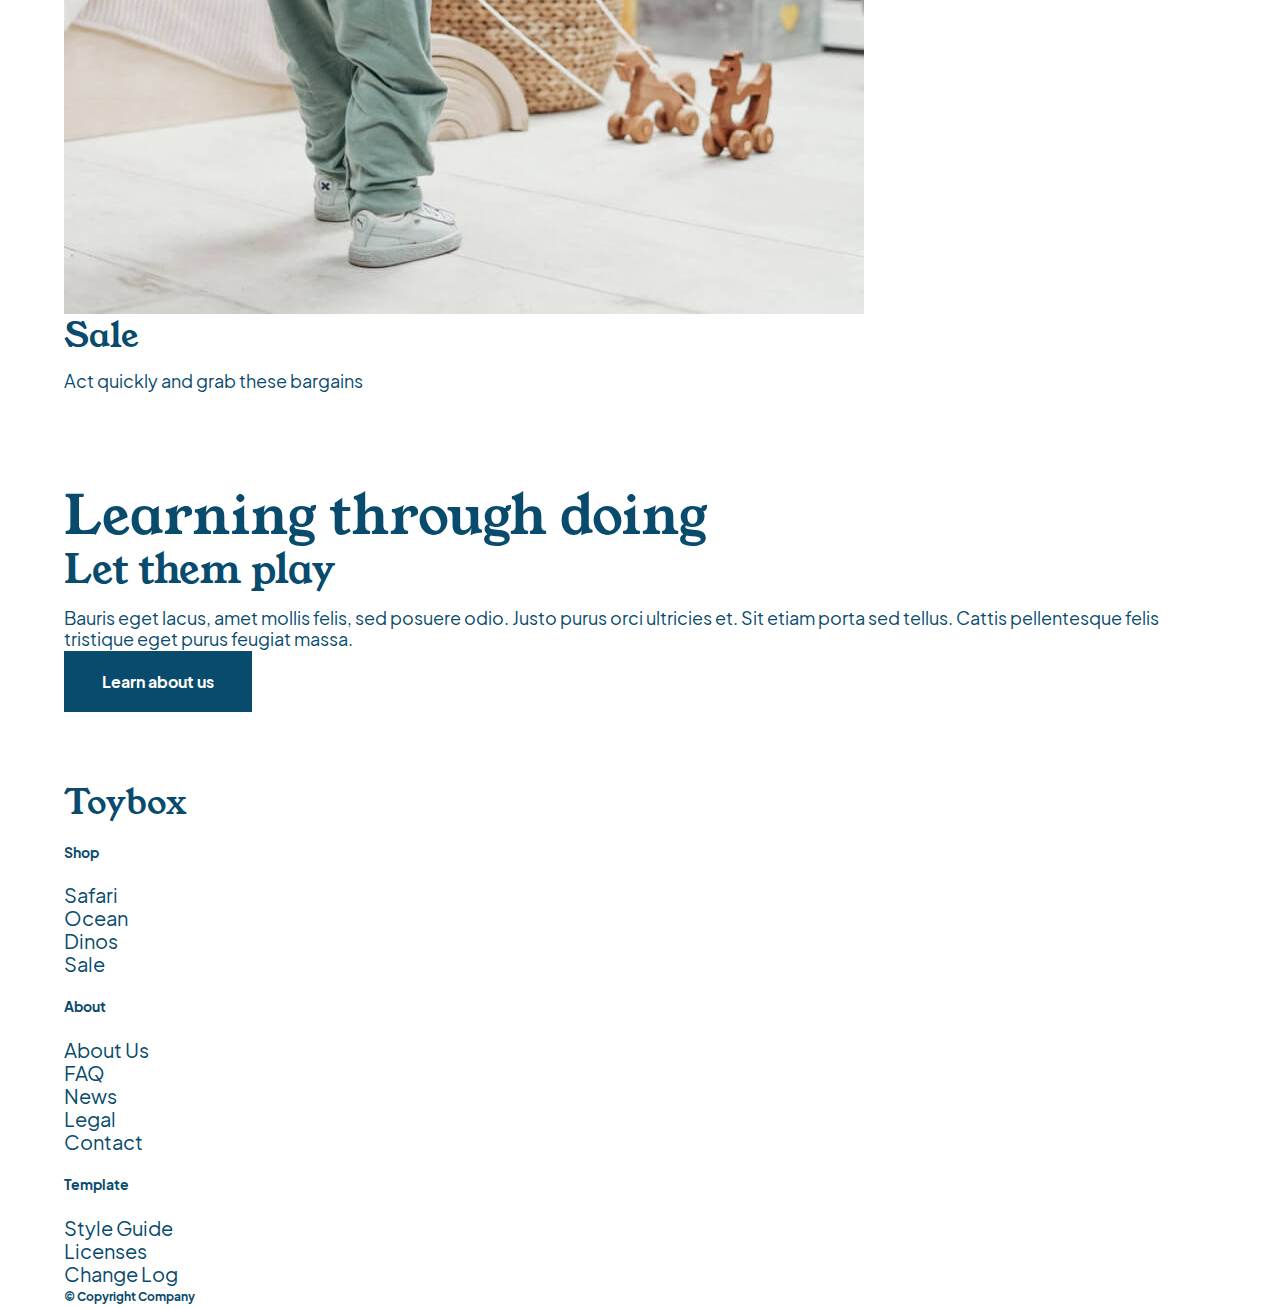
==== commit c0a15b34: "finished slide out nav" ====
--- a/index.html
+++ b/index.html
@@ -25,13 +25,15 @@
 		<div class="wrapper">
 			<!-- Slide Out Menu Button -->
 			<input type="checkbox" id="openSideMenu">
-			<label for="openSideMenu">
+			<label for="openSideMenu" class="menuButton">
 				<img src="./assets/menu-button.svg" alt="Menu Button">
 			</label>
 
 			<!-- Slide Out Nav Content -->
 			<div class="slideOutNav">
-				<button>x</button>
+				<div class="buttonContainer">
+					<button class="menuClose">x</button>
+				</div>
 				<!-- Menu Content -->
 				<nav>
 					<ul class="mainMenu">
--- a/styles/styles.css
+++ b/styles/styles.css
@@ -299,6 +299,13 @@
   font-weight: bold;
   margin: 0;
   line-height: 1.2rem;
+}
+
+button {
+  background-color: transparent;
+  border: none;
+  padding: 0;
+  cursor: pointer;
 }
 
 img {
@@ -388,6 +395,13 @@
   opacity: 0;
   position: absolute;
 }
+.navBar input[type=checkbox]:checked ~ .slideOutNav {
+  left: 0;
+}
+
+.menuButton {
+  cursor: pointer;
+}
 
 .searchCart {
   display: -webkit-box;
@@ -400,6 +414,7 @@
 .searchCart .menuIcon {
   background-color: transparent;
   border: none;
+  padding: 0;
 }
 .searchCart .bag {
   display: -webkit-box;
@@ -425,4 +440,35 @@
 
 .slideOutNav {
   background-color: #084b6d;
+  position: fixed;
+  top: 0;
+  left: -506px;
+  height: 100vh;
+  width: 100%;
+  max-width: 506px;
+  font-family: "Young Serif";
+  padding: 35px 50px;
+  -webkit-transition: 0.75s;
+  transition: 0.75s;
+}
+
+.mainMenu a {
+  font-family: "Young Serif";
+  font-size: 1.6rem;
+  line-height: 2.5rem;
+  color: white;
+  -webkit-transition: 0.75s;
+  transition: 0.75s;
+}
+.mainMenu a:hover, .mainMenu a:focus {
+  color: rgba(255, 255, 255, 0.5);
+}
+
+.menuClose {
+  color: #fff;
+  font-size: 1.2rem;
+}
+
+.buttonContainer {
+  text-align: right;
 }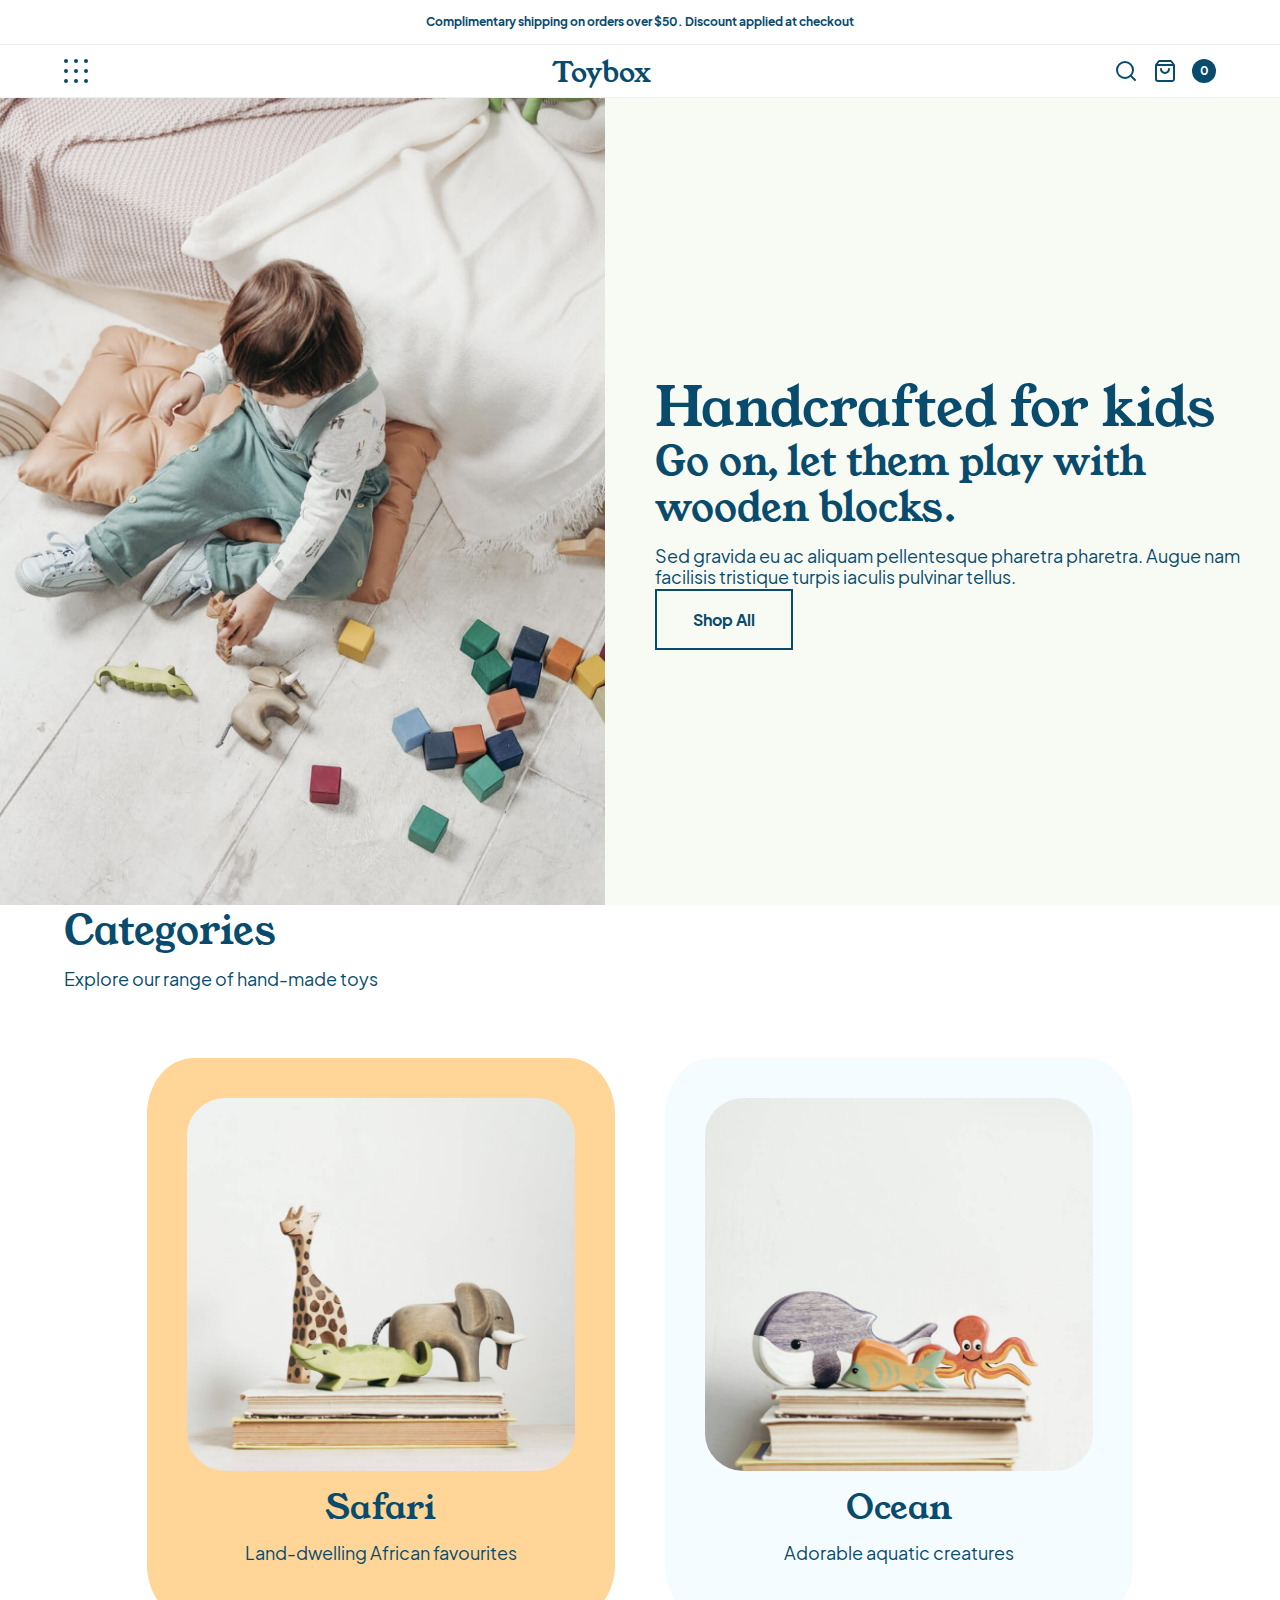
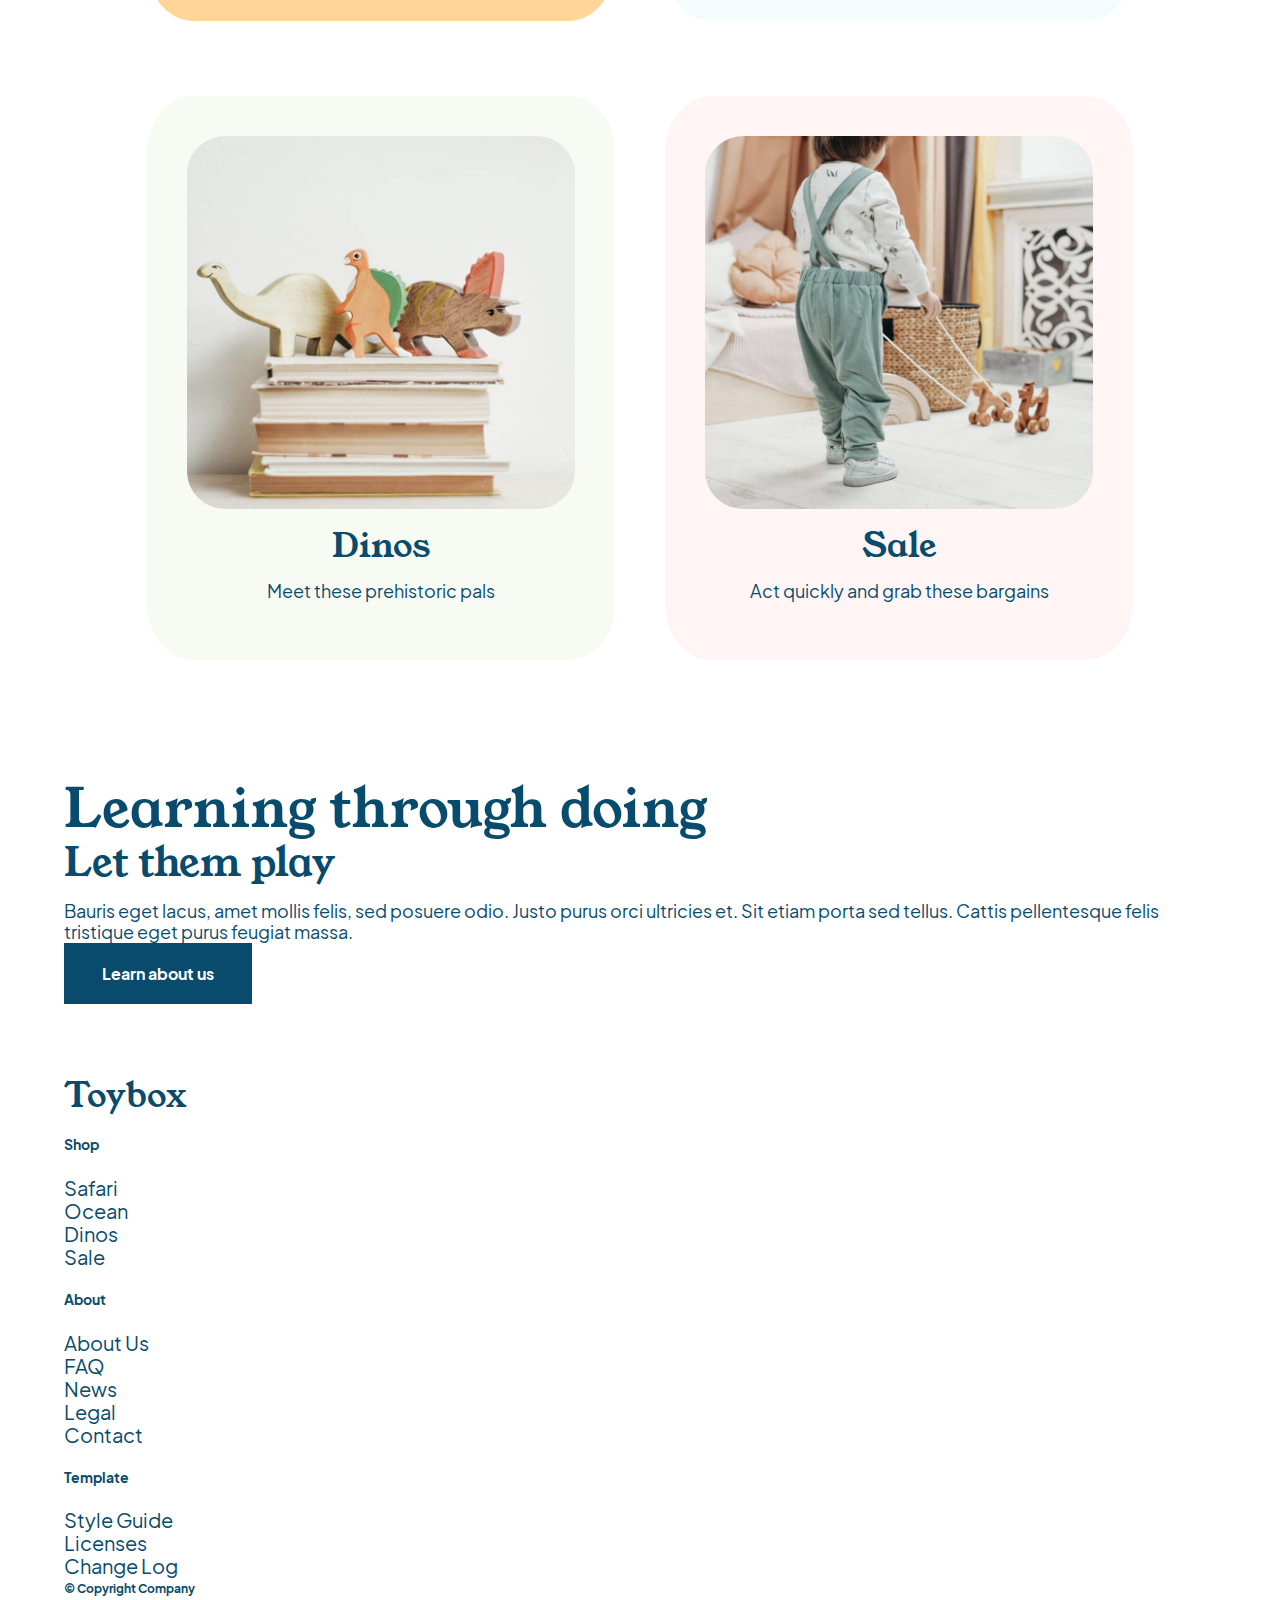
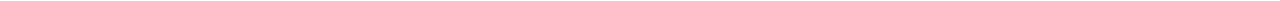
==== commit fd66446f: "finished categories section" ====
--- a/index.html
+++ b/index.html
@@ -32,7 +32,8 @@
 			<!-- Slide Out Nav Content -->
 			<div class="slideOutNav">
 				<div class="buttonContainer">
-					<button class="menuClose">x</button>
+					<!-- <button class="menuClose">x</button> -->
+					<label for="openSideMenu" class="menuClose">x</label>
 				</div>
 				<!-- Menu Content -->
 				<nav>
@@ -106,7 +107,7 @@
 
 				<!-- product gallery -->
 				<div class="categoryGallery">
-					<ul>
+					<ul class="categoryList">
 						<li  class="items itemOne">
 							<a href="#">
 								<img src="./assets/safari-trio.jpg" alt="Three wooden toys in the safari">
--- a/styles/styles.css
+++ b/styles/styles.css
@@ -378,6 +378,7 @@
   border-top: 1px solid rgba(8, 75, 109, 0.08);
   border-bottom: 1px solid rgba(8, 75, 109, 0.08);
   background-color: #fff;
+  z-index: 20;
 }
 .navBar .wrapper {
   display: -webkit-box;
@@ -446,7 +447,6 @@
   height: 100vh;
   width: 100%;
   max-width: 506px;
-  font-family: "Young Serif";
   padding: 35px 50px;
   -webkit-transition: 0.75s;
   transition: 0.75s;
@@ -471,4 +471,70 @@
 
 .buttonContainer {
   text-align: right;
+}
+
+header {
+  background-color: #f8fbf3;
+}
+
+header .wrapper {
+  display: -webkit-box;
+  display: -ms-flexbox;
+  display: flex;
+  width: 100%;
+  margin: 0;
+  -webkit-box-pack: justify;
+      -ms-flex-pack: justify;
+          justify-content: space-between;
+  -webkit-box-align: center;
+      -ms-flex-align: center;
+          align-items: center;
+}
+
+.headerImgContainer {
+  width: 48%;
+}
+
+.textContainer {
+  width: 48%;
+}
+
+.categoryList {
+  display: -webkit-box;
+  display: -ms-flexbox;
+  display: flex;
+  -ms-flex-wrap: wrap;
+      flex-wrap: wrap;
+  -webkit-box-pack: center;
+      -ms-flex-pack: center;
+          justify-content: center;
+}
+.categoryList .itemOne {
+  background-color: #ffd698;
+}
+.categoryList .itemTwo {
+  background-color: #f4fcff;
+}
+.categoryList .itemThree {
+  background-color: #f8fbf3;
+}
+.categoryList .itemFour {
+  background-color: #fff5f5;
+}
+.categoryList .items {
+  border-radius: 10%;
+  width: calc(45% - 50px);
+  margin: 50px 25px 25px;
+  padding: 40px;
+  text-align: center;
+  -webkit-transition: 0.3s;
+  transition: 0.3s;
+}
+.categoryList .items img {
+  border-radius: 10%;
+  margin-bottom: 15px;
+}
+.categoryList .items:hover {
+  -webkit-transform: scale(0.9);
+          transform: scale(0.9);
 }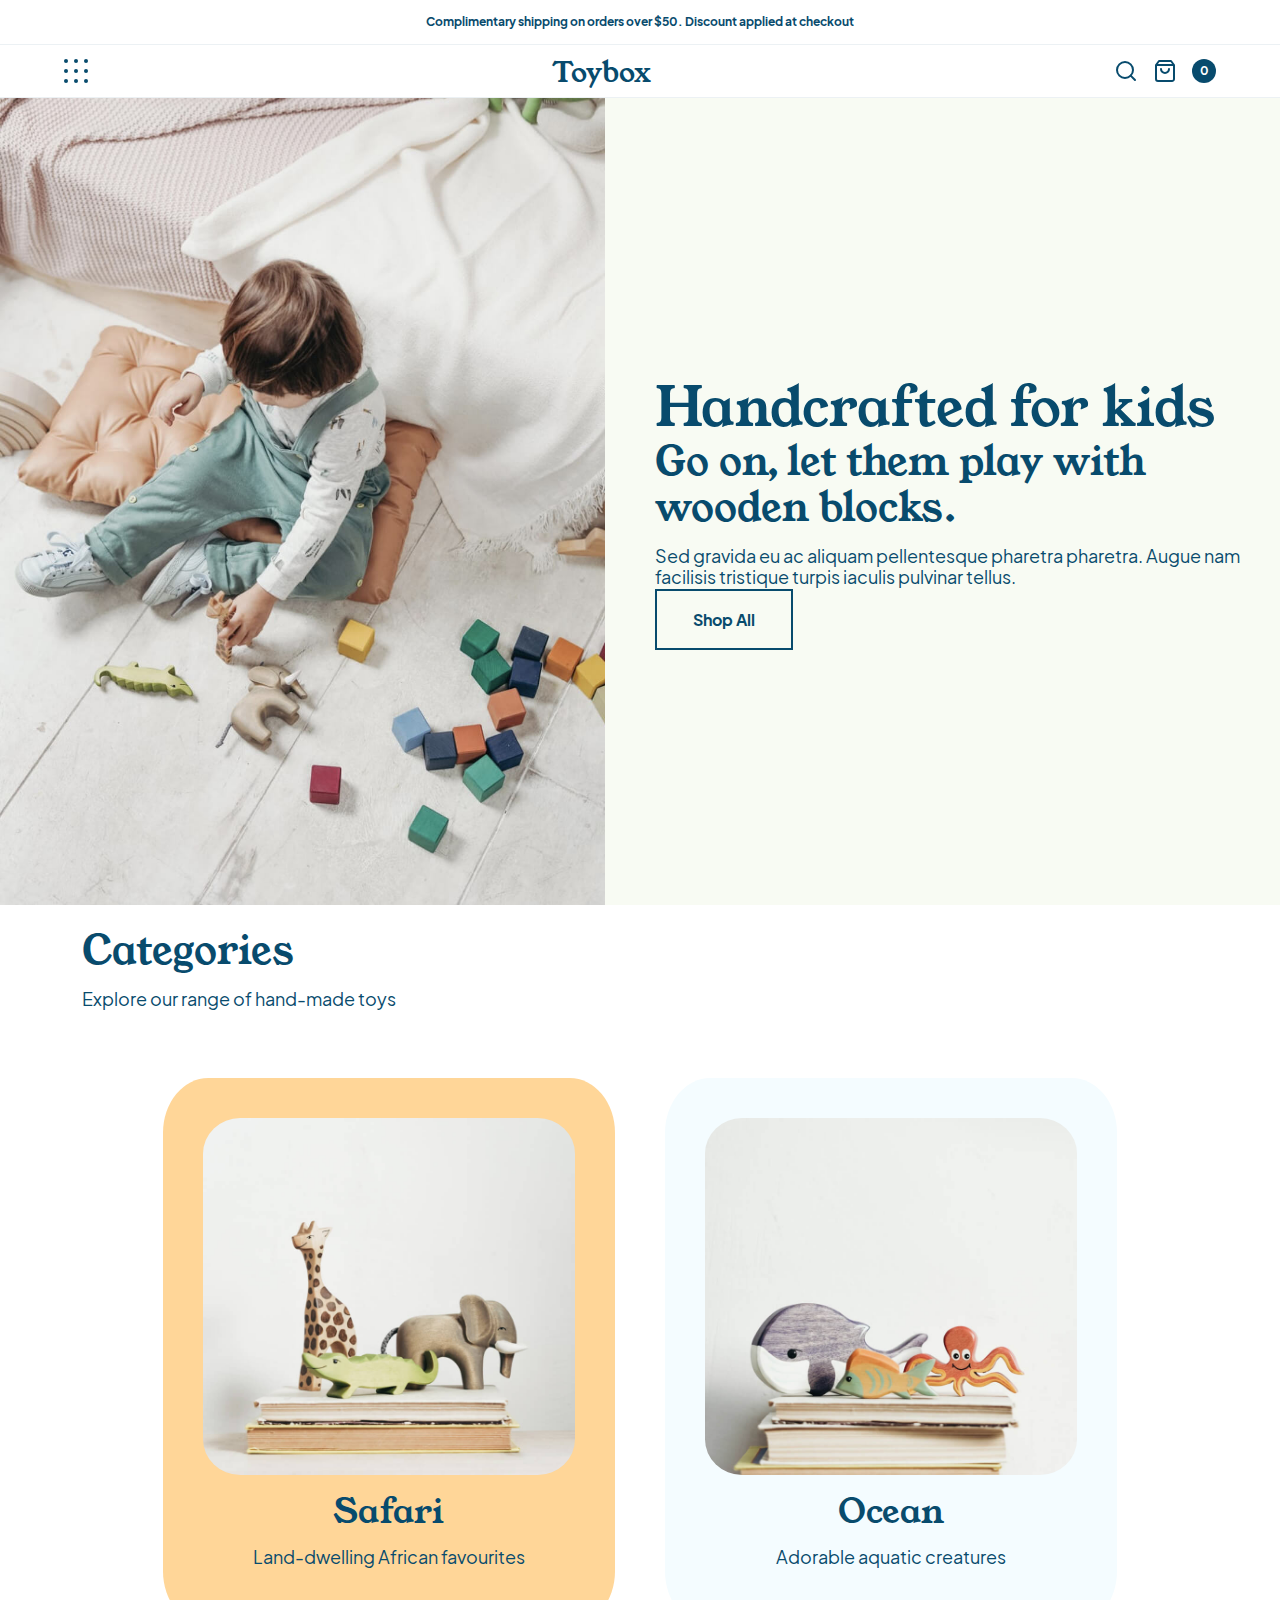
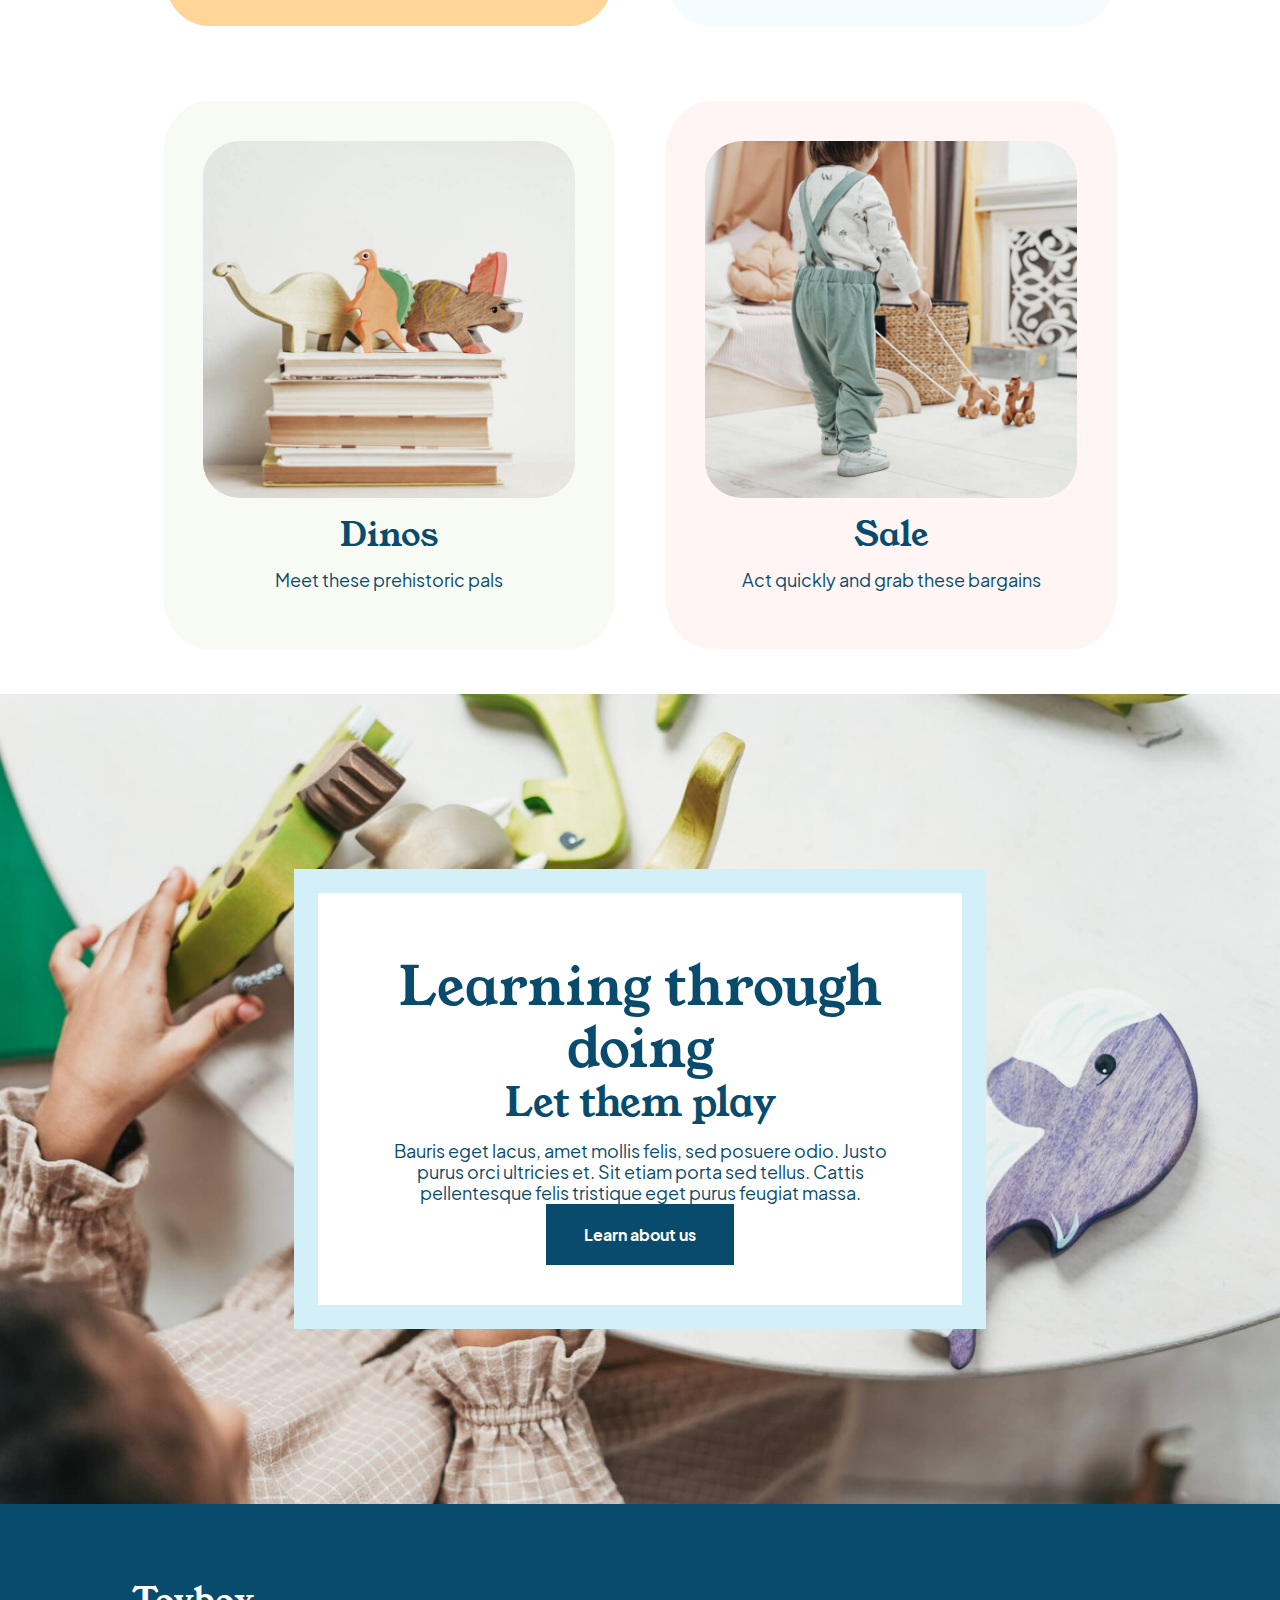
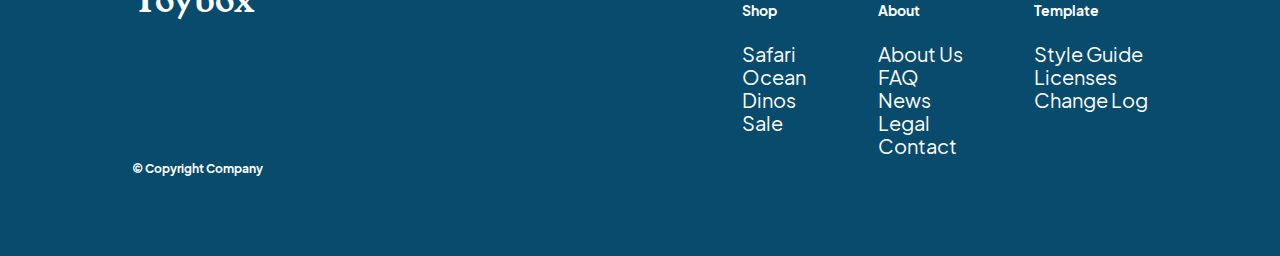
==== commit fe035508: "finished footer" ====
--- a/index.html
+++ b/index.html
@@ -164,7 +164,7 @@
 		<div class="wrapper">
 			<div class="footerFlexContainer">
 				<!-- Logo -->
-				<a href="#home" class="logo">
+				<a href="#home" class="footerLogo">
 					<h4>Toybox</h4>
 				</a>
 				<!-- FooterNav container -->
@@ -237,19 +237,19 @@
 				<!-- icon container -->
 				<div class="socialIcons">
 					<a href="#">
-						<ic class="twitter" aria-hidden="true"></i>
+						<i class="twitter" aria-hidden="true"></i>
 						<span class="sr-only">Link to Twitter</span>
 					</a>
 					<a href="#">
-						<ic class="pinterest" aria-hidden="true"></i>
+						<i class="pinterest" aria-hidden="true"></i>
 							<span class="sr-only">Link to Pinterest</span>
 					</a>
 					<a href="#">
-						<ic class="facebook" aria-hidden="true"></i>
+						<i class="facebook" aria-hidden="true"></i>
 							<span class="sr-only">Link to Facebook</span>
 					</a>
 					<a href="#">
-						<ic class="insta" aria-hidden="true"></i>
+						<i class="insta" aria-hidden="true"></i>
 							<span class="sr-only">Link to Instagram</span>
 					</a>
 				</div>
--- a/styles/styles.css
+++ b/styles/styles.css
@@ -499,6 +499,10 @@
   width: 48%;
 }
 
+.categories {
+  margin: 20px;
+}
+
 .categoryList {
   display: -webkit-box;
   display: -ms-flexbox;
@@ -537,4 +541,61 @@
 .categoryList .items:hover {
   -webkit-transform: scale(0.9);
           transform: scale(0.9);
+}
+
+.play {
+  background-image: url(../assets/background-image.jpg);
+  background-position: center;
+  background-size: cover;
+  min-height: 90vh;
+  margin-bottom: 0;
+}
+.play .wrapper {
+  display: -webkit-box;
+  display: -ms-flexbox;
+  display: flex;
+  -webkit-box-pack: center;
+      -ms-flex-pack: center;
+          justify-content: center;
+  -webkit-box-align: center;
+      -ms-flex-align: center;
+          align-items: center;
+  min-height: 90vh;
+}
+.play .wrapper .playContent {
+  width: 60%;
+  border: 24px solid #d3f0f9;
+  background-color: #fff;
+  padding: 60px;
+  text-align: center;
+}
+
+footer {
+  background-color: #084b6d;
+  color: #fff;
+  padding: 75px;
+}
+footer .footerFlexContainer {
+  display: -webkit-box;
+  display: -ms-flexbox;
+  display: flex;
+  -webkit-box-pack: justify;
+      -ms-flex-pack: justify;
+          justify-content: space-between;
+}
+
+.footerLogo h4 {
+  color: #fff;
+}
+
+.footerNav {
+  width: 40%;
+}
+.footerNav nav {
+  display: -webkit-box;
+  display: -ms-flexbox;
+  display: flex;
+  -webkit-box-pack: justify;
+      -ms-flex-pack: justify;
+          justify-content: space-between;
 }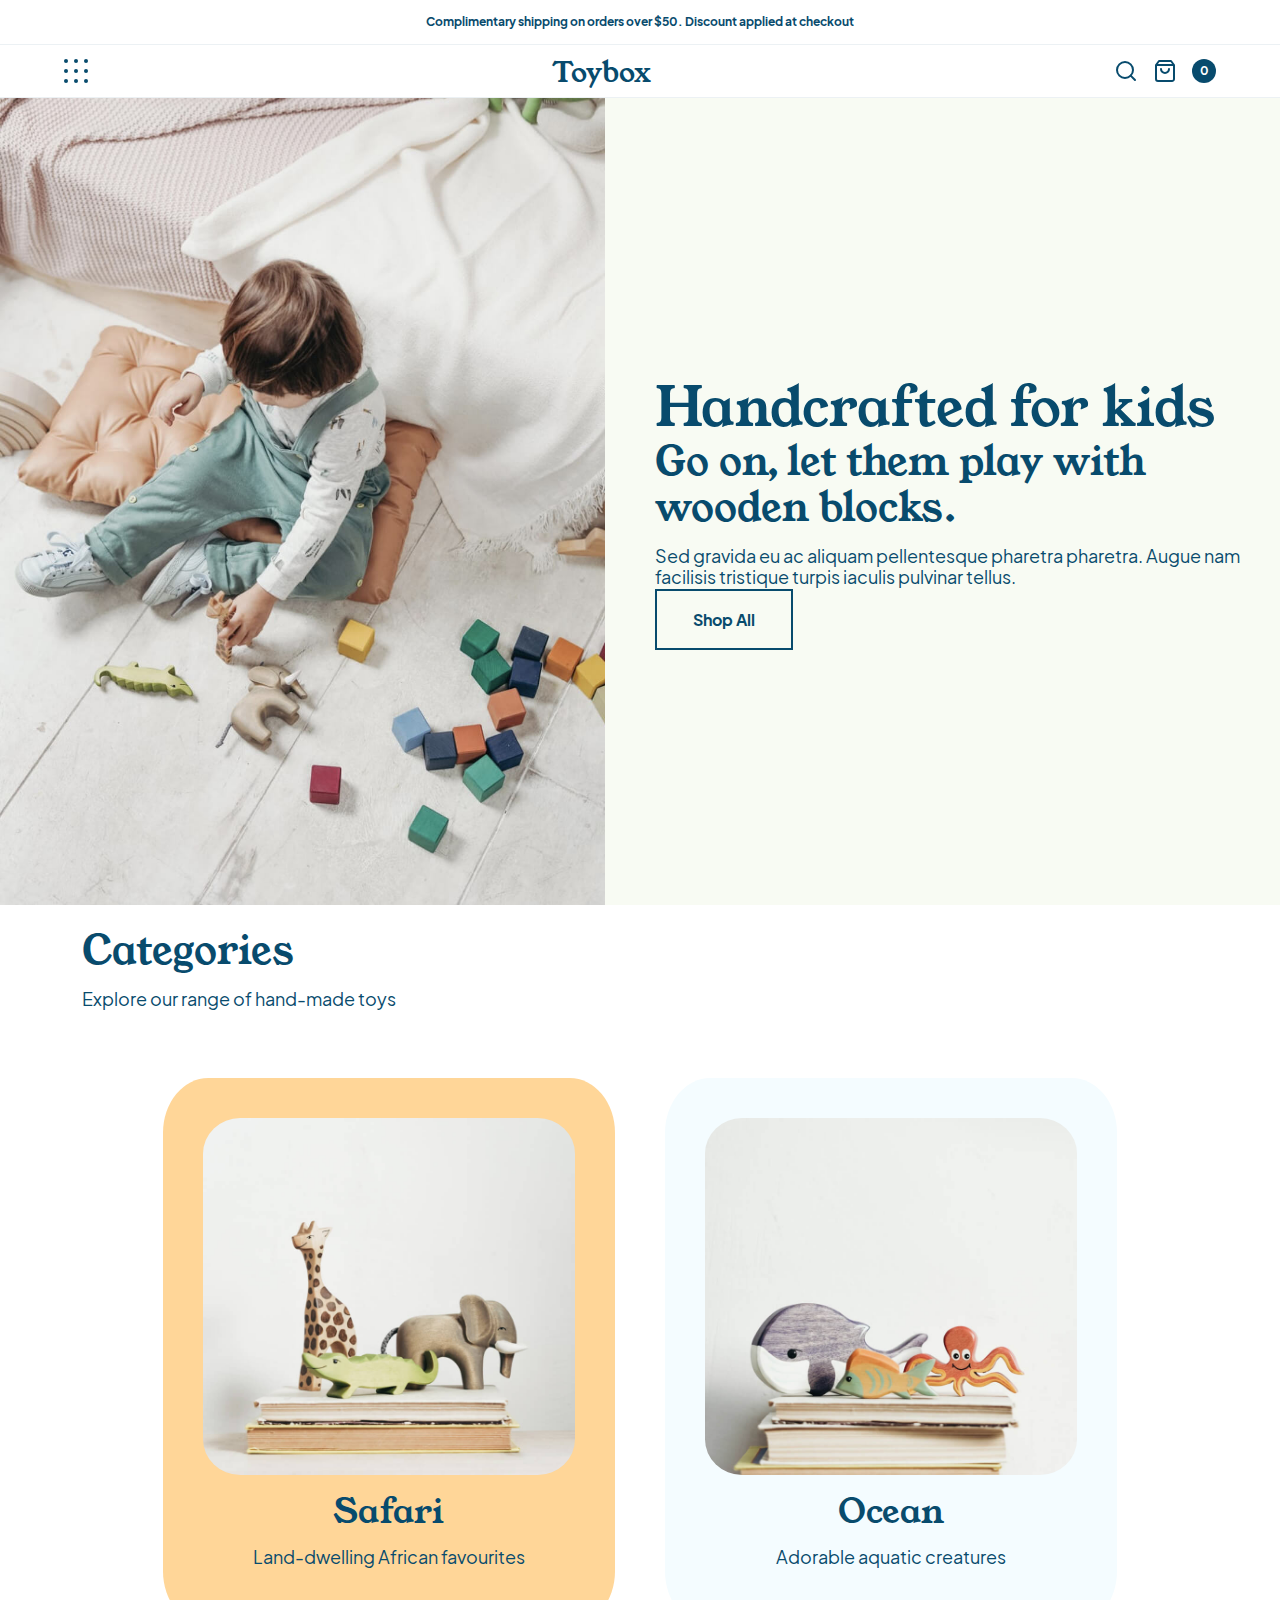
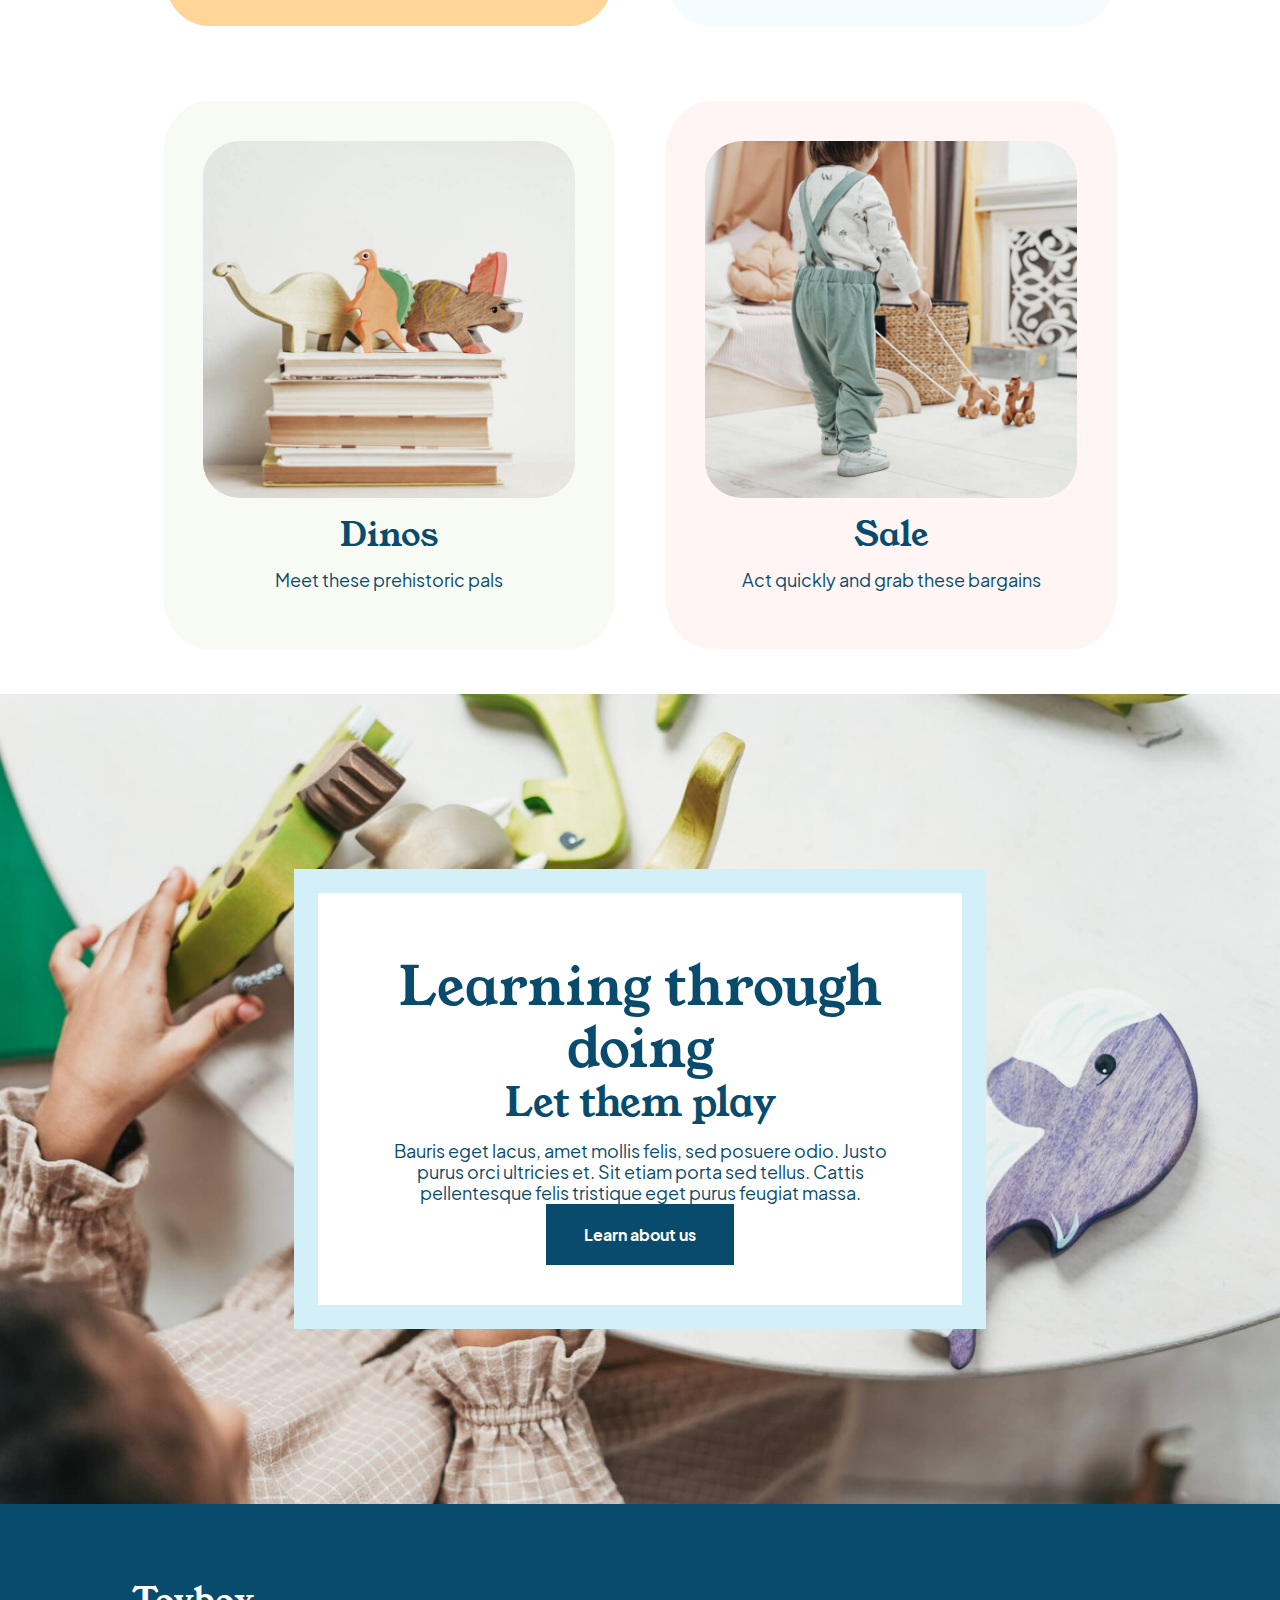
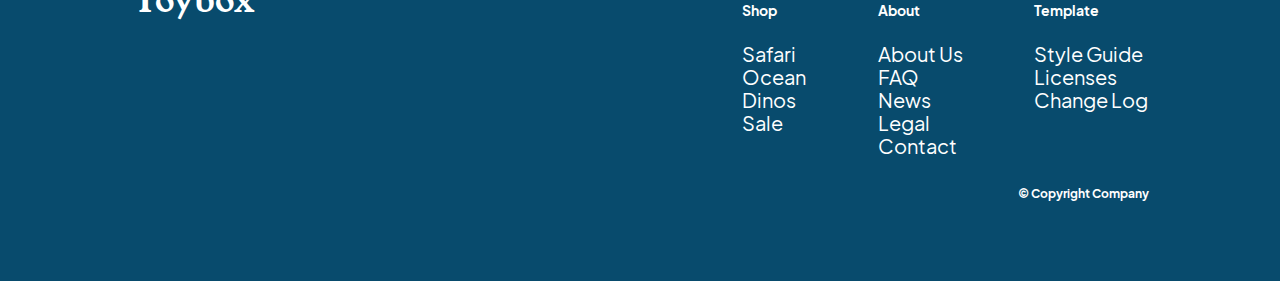
==== commit 35d03aff: "added header and footer to contact page" ====
--- a/index.html
+++ b/index.html
@@ -39,19 +39,19 @@
 				<nav>
 					<ul class="mainMenu">
 						<li>
-							<a href="">Shop</a>
-						</li>
-						<li>
-							<a href="">About</a>
-						</li>
-						<li>
-							<a href="">FAQ</a>
-						</li>
-						<li>
-							<a href="">News</a>
-						</li>
-						<li>
-							<a href="">Contact</a>
+							<a href="#">Shop</a>
+						</li>
+						<li>
+							<a href="#">About</a>
+						</li>
+						<li>
+							<a href="#">FAQ</a>
+						</li>
+						<li>
+							<a href="#">News</a>
+						</li>
+						<li>
+							<a href="./contact.html">Contact</a>
 						</li>
 					</ul>
 				</nav>
@@ -207,7 +207,7 @@
 								<a href="#">Legal</a>
 							</li>
 							<li>
-								<a href="#">Contact</a>
+								<a href="./contact.html">Contact</a>
 							</li>
 						</ul> <!-- end of footer about section -->
 
--- a/styles/styles.css
+++ b/styles/styles.css
@@ -598,4 +598,86 @@
   -webkit-box-pack: justify;
       -ms-flex-pack: justify;
           justify-content: space-between;
+}
+
+.social {
+  display: -webkit-box;
+  display: -ms-flexbox;
+  display: flex;
+  -webkit-box-pack: justify;
+      -ms-flex-pack: justify;
+          justify-content: space-between;
+  margin-top: 25px;
+}
+.social i {
+  margin: 0 10px;
+}
+
+@media (max-width: 1000px) {
+  .categoryList .items {
+    padding: 25px;
+  }
+
+  .footerFlexContainer {
+    -webkit-box-orient: vertical;
+    -webkit-box-direction: normal;
+        -ms-flex-direction: column;
+            flex-direction: column;
+    -webkit-box-align: center;
+        -ms-flex-align: center;
+            align-items: center;
+  }
+  .footerFlexContainer .footerNav {
+    width: 100%;
+  }
+}
+@media (max-width: 800px) {
+  header .wrapper {
+    -webkit-box-orient: vertical;
+    -webkit-box-direction: normal;
+        -ms-flex-direction: column;
+            flex-direction: column;
+  }
+  header .wrapper .headerImgContainer {
+    width: 100%;
+  }
+
+  .categoryList .items {
+    padding: 15px;
+    margin: 20px 15px;
+  }
+
+  .play .wrapper.playContent {
+    width: 100%;
+    padding: 15px;
+  }
+}
+@media (max-width: 500px) {
+  .categoryList .items {
+    width: 100%;
+  }
+
+  .play .wrapper.playContent {
+    padding: 10px 10px 15px;
+  }
+
+  .footerNav nav {
+    -webkit-box-orient: vertical;
+    -webkit-box-direction: normal;
+        -ms-flex-direction: column;
+            flex-direction: column;
+    -webkit-box-align: center;
+        -ms-flex-align: center;
+            align-items: center;
+  }
+
+  .social {
+    -webkit-box-orient: vertical;
+    -webkit-box-direction: normal;
+        -ms-flex-direction: column;
+            flex-direction: column;
+    -webkit-box-align: center;
+        -ms-flex-align: center;
+            align-items: center;
+  }
 }